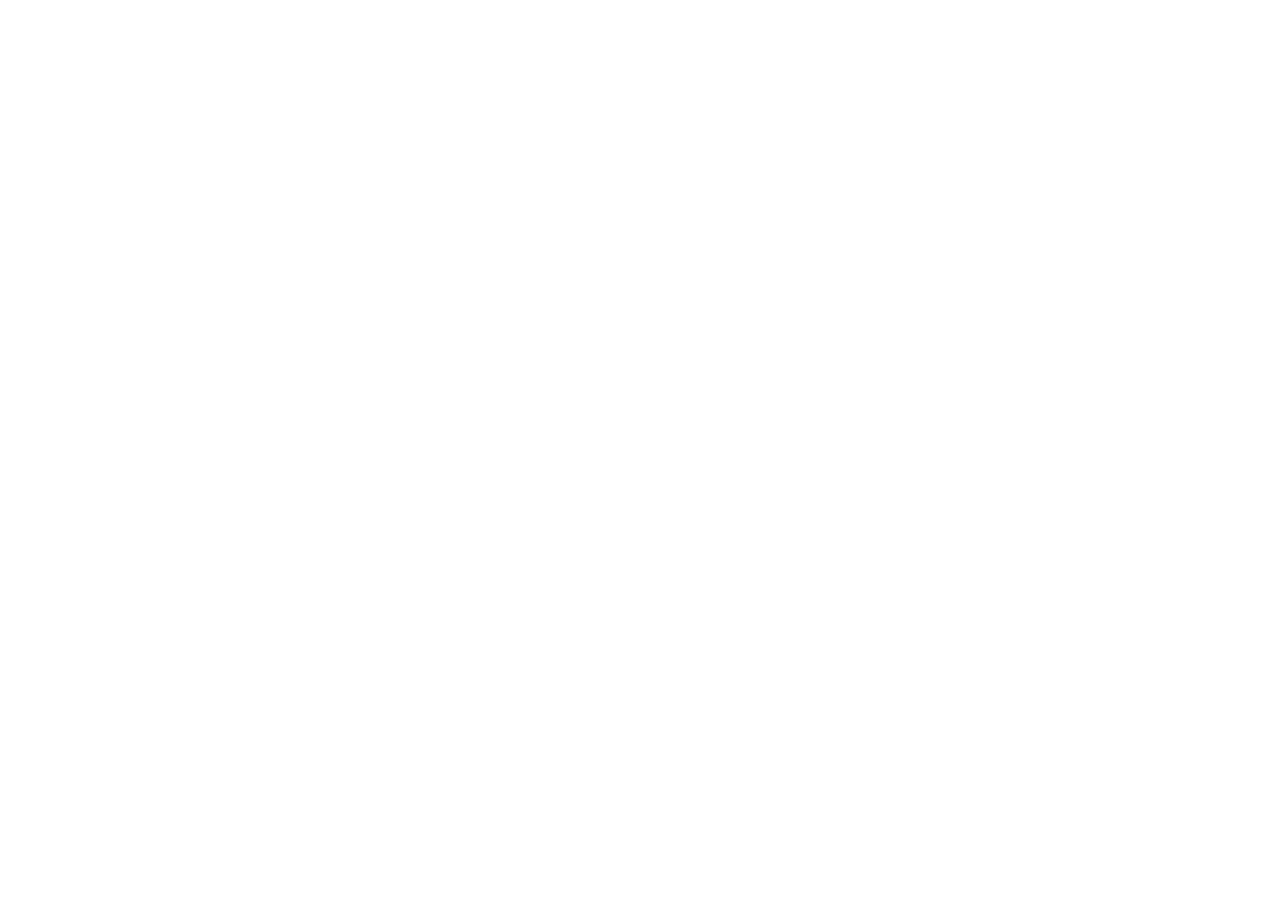
==== index.html @ 29e3803a "准备工作" ====
<!DOCTYPE html>
<html lang="en">
<head>
    <meta charset="UTF-8">
    <meta http-equiv="X-UA-Compatible" content="IE=edge">
    <meta name="viewport" content="width=device-width, initial-scale=1.0">
    <title>Document</title>
</head>
<body>
    
</body>
</html>
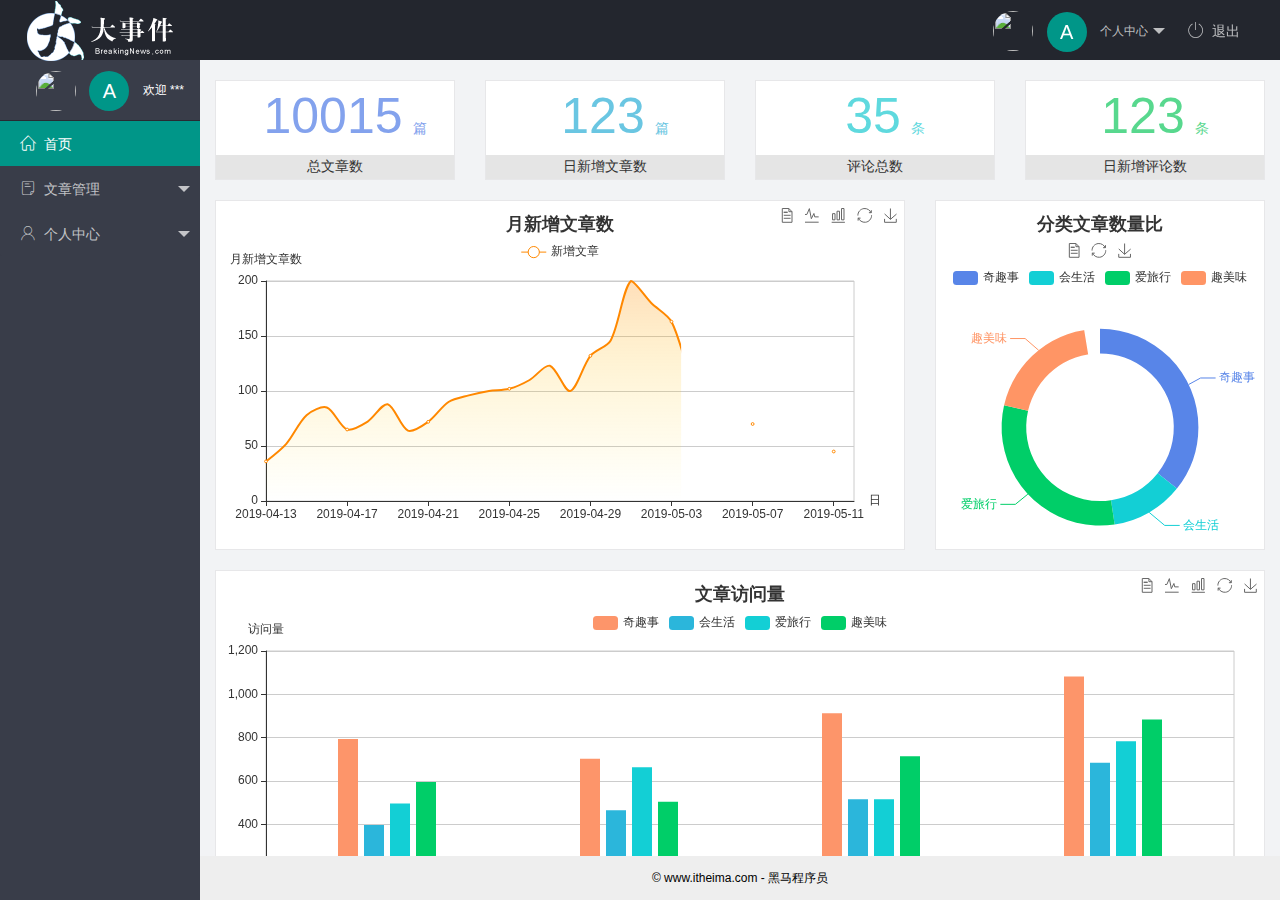
==== commit 6d969c6f: "完成主页功能开发" ====
--- a/index.html
+++ b/index.html
@@ -1,12 +1,102 @@
 <!DOCTYPE html>
 <html lang="en">
-<head>
-    <meta charset="UTF-8">
-    <meta http-equiv="X-UA-Compatible" content="IE=edge">
-    <meta name="viewport" content="width=device-width, initial-scale=1.0">
-    <title>Document</title>
-</head>
-<body>
-    
-</body>
-</html>+  <head>
+    <meta charset="UTF-8" />
+    <meta name="viewport" content="width=device-width, initial-scale=1.0" />
+    <title>后台主页</title>
+    <!-- 导入 layui 的样式表 -->
+    <link rel="stylesheet" href="/assets/lib/layui/css/layui.css" />
+    <!-- 导入第三方图标库 -->
+    <link rel="stylesheet" href="/assets/fonts/iconfont.css" />
+    <!-- 导入自己的样式表 -->
+    <link rel="stylesheet" href="/assets/css/index.css" />
+  </head>
+  <body class="layui-layout-body">
+    <div class="layui-layout layui-layout-admin">
+      <div class="layui-header">
+        <div class="layui-logo">
+          <img src="/assets/images/logo.png" alt="" />
+        </div>
+        <!-- 头部区域（可配合layui已有的水平导航） -->
+        <ul class="layui-nav layui-layout-right">
+          <li class="layui-nav-item">
+            <a href="javascript:;" class="userinfo">
+              <img src="http://t.cn/RCzsdCq" class="layui-nav-img" />
+              <span class="text-avatar">A</span>
+              个人中心
+            </a>
+            <dl class="layui-nav-child">
+              <dd><a href="">基本资料</a></dd>
+              <dd><a href="">更换头像</a></dd>
+              <dd><a href="">重置密码</a></dd>
+            </dl>
+          </li>
+          <li class="layui-nav-item">
+            <a href="javascript:;" id="btnLogout"><span class="iconfont icon-tuichu"></span>退出</a>
+          </li>
+        </ul>
+      </div>
+
+      <div class="layui-side layui-bg-black">
+        <div class="layui-side-scroll">
+          <div class="userinfo">
+            <img src="http://t.cn/RCzsdCq" class="layui-nav-img" />
+            <span class="text-avatar">A</span>
+            <span id="welcome">欢迎 ***</span>
+          </div>
+          <!-- 左侧导航区域（可配合layui已有的垂直导航） -->
+          <ul class="layui-nav layui-nav-tree" lay-shrink="all">
+            <li class="layui-nav-item layui-this">
+              <a href="/home/dashboard.html" target="fm"><span class="iconfont icon-home"></span>首页</a>
+            </li>
+            <li class="layui-nav-item">
+              <a class="" href="javascript:;"><span class="iconfont icon-16"></span>文章管理</a>
+              <dl class="layui-nav-child">
+                <dd>
+                  <a href="javascript:;"><i class="layui-icon layui-icon-app"></i>文章类别</a>
+                </dd>
+                <dd>
+                  <a href="javascript:;"><i class="layui-icon layui-icon-app"></i>文章列表</a>
+                </dd>
+                <dd>
+                  <a href="javascript:;"><i class="layui-icon layui-icon-app"></i>发布文章</a>
+                </dd>
+              </dl>
+            </li>
+            <li class="layui-nav-item">
+              <a href="javascript:;"><span class="iconfont icon-user"></span>个人中心</a>
+              <dl class="layui-nav-child">
+                <dd>
+                  <a href="javascript:;"><i class="layui-icon layui-icon-app"></i>基本资料</a>
+                </dd>
+                <dd>
+                  <a href="javascript:;"><i class="layui-icon layui-icon-app"></i>更换头像</a>
+                </dd>
+                <dd>
+                  <a href="javascript:;"><i class="layui-icon layui-icon-app"></i>重置密码</a>
+                </dd>
+              </dl>
+            </li>
+          </ul>
+        </div>
+      </div>
+
+      <div class="layui-body">
+        <!-- 内容主体区域 -->
+        <iframe name="fm" src="/home/dashboard.html" frameborder="0"></iframe>
+      </div>
+
+      <div class="layui-footer">
+        <!-- 底部固定区域 -->
+        © www.itheima.com - 黑马程序员
+      </div>
+    </div>
+    <!-- 导入 layui 的JS文件 -->
+    <script src="/assets/lib/layui/layui.all.js"></script>
+    <!-- 导入 jQuery -->
+    <script src="./assets/lib/jquery.js"></script>
+    <script src="./assets/js/baseAPI.js"></script>
+    <!-- 导入自己的 js 文件 -->
+    <script src="./assets/js/index.js"></script>
+  </body>
+</html>
--- a/assets/lib/layui/css/layui.css
+++ b/assets/lib/layui/css/layui.css
@@ -0,0 +1,2 @@
+/** layui-v2.5.5 MIT License By https://www.layui.com */
+ .layui-inline,img{display:inline-block;vertical-align:middle}h1,h2,h3,h4,h5,h6{font-weight:400}.layui-edge,.layui-header,.layui-inline,.layui-main{position:relative}.layui-body,.layui-edge,.layui-elip{overflow:hidden}.layui-btn,.layui-edge,.layui-inline,img{vertical-align:middle}.layui-btn,.layui-disabled,.layui-icon,.layui-unselect{-moz-user-select:none;-webkit-user-select:none;-ms-user-select:none}.layui-elip,.layui-form-checkbox span,.layui-form-pane .layui-form-label{text-overflow:ellipsis;white-space:nowrap}.layui-breadcrumb,.layui-tree-btnGroup{visibility:hidden}blockquote,body,button,dd,div,dl,dt,form,h1,h2,h3,h4,h5,h6,input,li,ol,p,pre,td,textarea,th,ul{margin:0;padding:0;-webkit-tap-highlight-color:rgba(0,0,0,0)}a:active,a:hover{outline:0}img{border:none}li{list-style:none}table{border-collapse:collapse;border-spacing:0}h4,h5,h6{font-size:100%}button,input,optgroup,option,select,textarea{font-family:inherit;font-size:inherit;font-style:inherit;font-weight:inherit;outline:0}pre{white-space:pre-wrap;white-space:-moz-pre-wrap;white-space:-pre-wrap;white-space:-o-pre-wrap;word-wrap:break-word}body{line-height:24px;font:14px Helvetica Neue,Helvetica,PingFang SC,Tahoma,Arial,sans-serif}hr{height:1px;margin:10px 0;border:0;clear:both}a{color:#333;text-decoration:none}a:hover{color:#777}a cite{font-style:normal;*cursor:pointer}.layui-border-box,.layui-border-box *{box-sizing:border-box}.layui-box,.layui-box *{box-sizing:content-box}.layui-clear{clear:both;*zoom:1}.layui-clear:after{content:'\20';clear:both;*zoom:1;display:block;height:0}.layui-inline{*display:inline;*zoom:1}.layui-edge{display:inline-block;width:0;height:0;border-width:6px;border-style:dashed;border-color:transparent}.layui-edge-top{top:-4px;border-bottom-color:#999;border-bottom-style:solid}.layui-edge-right{border-left-color:#999;border-left-style:solid}.layui-edge-bottom{top:2px;border-top-color:#999;border-top-style:solid}.layui-edge-left{border-right-color:#999;border-right-style:solid}.layui-disabled,.layui-disabled:hover{color:#d2d2d2!important;cursor:not-allowed!important}.layui-circle{border-radius:100%}.layui-show{display:block!important}.layui-hide{display:none!important}@font-face{font-family:layui-icon;src:url(../font/iconfont.eot?v=250);src:url(../font/iconfont.eot?v=250#iefix) format('embedded-opentype'),url(../font/iconfont.woff2?v=250) format('woff2'),url(../font/iconfont.woff?v=250) format('woff'),url(../font/iconfont.ttf?v=250) format('truetype'),url(../font/iconfont.svg?v=250#layui-icon) format('svg')}.layui-icon{font-family:layui-icon!important;font-size:16px;font-style:normal;-webkit-font-smoothing:antialiased;-moz-osx-font-smoothing:grayscale}.layui-icon-reply-fill:before{content:"\e611"}.layui-icon-set-fill:before{content:"\e614"}.layui-icon-menu-fill:before{content:"\e60f"}.layui-icon-search:before{content:"\e615"}.layui-icon-share:before{content:"\e641"}.layui-icon-set-sm:before{content:"\e620"}.layui-icon-engine:before{content:"\e628"}.layui-icon-close:before{content:"\1006"}.layui-icon-close-fill:before{content:"\1007"}.layui-icon-chart-screen:before{content:"\e629"}.layui-icon-star:before{content:"\e600"}.layui-icon-circle-dot:before{content:"\e617"}.layui-icon-chat:before{content:"\e606"}.layui-icon-release:before{content:"\e609"}.layui-icon-list:before{content:"\e60a"}.layui-icon-chart:before{content:"\e62c"}.layui-icon-ok-circle:before{content:"\1005"}.layui-icon-layim-theme:before{content:"\e61b"}.layui-icon-table:before{content:"\e62d"}.layui-icon-right:before{content:"\e602"}.layui-icon-left:before{content:"\e603"}.layui-icon-cart-simple:before{content:"\e698"}.layui-icon-face-cry:before{content:"\e69c"}.layui-icon-face-smile:before{content:"\e6af"}.layui-icon-survey:before{content:"\e6b2"}.layui-icon-tree:before{content:"\e62e"}.layui-icon-upload-circle:before{content:"\e62f"}.layui-icon-add-circle:before{content:"\e61f"}.layui-icon-download-circle:before{content:"\e601"}.layui-icon-templeate-1:before{content:"\e630"}.layui-icon-util:before{content:"\e631"}.layui-icon-face-surprised:before{content:"\e664"}.layui-icon-edit:before{content:"\e642"}.layui-icon-speaker:before{content:"\e645"}.layui-icon-down:before{content:"\e61a"}.layui-icon-file:before{content:"\e621"}.layui-icon-layouts:before{content:"\e632"}.layui-icon-rate-half:before{content:"\e6c9"}.layui-icon-add-circle-fine:before{content:"\e608"}.layui-icon-prev-circle:before{content:"\e633"}.layui-icon-read:before{content:"\e705"}.layui-icon-404:before{content:"\e61c"}.layui-icon-carousel:before{content:"\e634"}.layui-icon-help:before{content:"\e607"}.layui-icon-code-circle:before{content:"\e635"}.layui-icon-water:before{content:"\e636"}.layui-icon-username:before{content:"\e66f"}.layui-icon-find-fill:before{content:"\e670"}.layui-icon-about:before{content:"\e60b"}.layui-icon-location:before{content:"\e715"}.layui-icon-up:before{content:"\e619"}.layui-icon-pause:before{content:"\e651"}.layui-icon-date:before{content:"\e637"}.layui-icon-layim-uploadfile:before{content:"\e61d"}.layui-icon-delete:before{content:"\e640"}.layui-icon-play:before{content:"\e652"}.layui-icon-top:before{content:"\e604"}.layui-icon-friends:before{content:"\e612"}.layui-icon-refresh-3:before{content:"\e9aa"}.layui-icon-ok:before{content:"\e605"}.layui-icon-layer:before{content:"\e638"}.layui-icon-face-smile-fine:before{content:"\e60c"}.layui-icon-dollar:before{content:"\e659"}.layui-icon-group:before{content:"\e613"}.layui-icon-layim-download:before{content:"\e61e"}.layui-icon-picture-fine:before{content:"\e60d"}.layui-icon-link:before{content:"\e64c"}.layui-icon-diamond:before{content:"\e735"}.layui-icon-log:before{content:"\e60e"}.layui-icon-rate-solid:before{content:"\e67a"}.layui-icon-fonts-del:before{content:"\e64f"}.layui-icon-unlink:before{content:"\e64d"}.layui-icon-fonts-clear:before{content:"\e639"}.layui-icon-triangle-r:before{content:"\e623"}.layui-icon-circle:before{content:"\e63f"}.layui-icon-radio:before{content:"\e643"}.layui-icon-align-center:before{content:"\e647"}.layui-icon-align-right:before{content:"\e648"}.layui-icon-align-left:before{content:"\e649"}.layui-icon-loading-1:before{content:"\e63e"}.layui-icon-return:before{content:"\e65c"}.layui-icon-fonts-strong:before{content:"\e62b"}.layui-icon-upload:before{content:"\e67c"}.layui-icon-dialogue:before{content:"\e63a"}.layui-icon-video:before{content:"\e6ed"}.layui-icon-headset:before{content:"\e6fc"}.layui-icon-cellphone-fine:before{content:"\e63b"}.layui-icon-add-1:before{content:"\e654"}.layui-icon-face-smile-b:before{content:"\e650"}.layui-icon-fonts-html:before{content:"\e64b"}.layui-icon-form:before{content:"\e63c"}.layui-icon-cart:before{content:"\e657"}.layui-icon-camera-fill:before{content:"\e65d"}.layui-icon-tabs:before{content:"\e62a"}.layui-icon-fonts-code:before{content:"\e64e"}.layui-icon-fire:before{content:"\e756"}.layui-icon-set:before{content:"\e716"}.layui-icon-fonts-u:before{content:"\e646"}.layui-icon-triangle-d:before{content:"\e625"}.layui-icon-tips:before{content:"\e702"}.layui-icon-picture:before{content:"\e64a"}.layui-icon-more-vertical:before{content:"\e671"}.layui-icon-flag:before{content:"\e66c"}.layui-icon-loading:before{content:"\e63d"}.layui-icon-fonts-i:before{content:"\e644"}.layui-icon-refresh-1:before{content:"\e666"}.layui-icon-rmb:before{content:"\e65e"}.layui-icon-home:before{content:"\e68e"}.layui-icon-user:before{content:"\e770"}.layui-icon-notice:before{content:"\e667"}.layui-icon-login-weibo:before{content:"\e675"}.layui-icon-voice:before{content:"\e688"}.layui-icon-upload-drag:before{content:"\e681"}.layui-icon-login-qq:before{content:"\e676"}.layui-icon-snowflake:before{content:"\e6b1"}.layui-icon-file-b:before{content:"\e655"}.layui-icon-template:before{content:"\e663"}.layui-icon-auz:before{content:"\e672"}.layui-icon-console:before{content:"\e665"}.layui-icon-app:before{content:"\e653"}.layui-icon-prev:before{content:"\e65a"}.layui-icon-website:before{content:"\e7ae"}.layui-icon-next:before{content:"\e65b"}.layui-icon-component:before{content:"\e857"}.layui-icon-more:before{content:"\e65f"}.layui-icon-login-wechat:before{content:"\e677"}.layui-icon-shrink-right:before{content:"\e668"}.layui-icon-spread-left:before{content:"\e66b"}.layui-icon-camera:before{content:"\e660"}.layui-icon-note:before{content:"\e66e"}.layui-icon-refresh:before{content:"\e669"}.layui-icon-female:before{content:"\e661"}.layui-icon-male:before{content:"\e662"}.layui-icon-password:before{content:"\e673"}.layui-icon-senior:before{content:"\e674"}.layui-icon-theme:before{content:"\e66a"}.layui-icon-tread:before{content:"\e6c5"}.layui-icon-praise:before{content:"\e6c6"}.layui-icon-star-fill:before{content:"\e658"}.layui-icon-rate:before{content:"\e67b"}.layui-icon-template-1:before{content:"\e656"}.layui-icon-vercode:before{content:"\e679"}.layui-icon-cellphone:before{content:"\e678"}.layui-icon-screen-full:before{content:"\e622"}.layui-icon-screen-restore:before{content:"\e758"}.layui-icon-cols:before{content:"\e610"}.layui-icon-export:before{content:"\e67d"}.layui-icon-print:before{content:"\e66d"}.layui-icon-slider:before{content:"\e714"}.layui-icon-addition:before{content:"\e624"}.layui-icon-subtraction:before{content:"\e67e"}.layui-icon-service:before{content:"\e626"}.layui-icon-transfer:before{content:"\e691"}.layui-main{width:1140px;margin:0 auto}.layui-header{z-index:1000;height:60px}.layui-header a:hover{transition:all .5s;-webkit-transition:all .5s}.layui-side{position:fixed;left:0;top:0;bottom:0;z-index:999;width:200px;overflow-x:hidden}.layui-side-scroll{position:relative;width:220px;height:100%;overflow-x:hidden}.layui-body{position:absolute;left:200px;right:0;top:0;bottom:0;z-index:998;width:auto;overflow-y:auto;box-sizing:border-box}.layui-layout-body{overflow:hidden}.layui-layout-admin .layui-header{background-color:#23262E}.layui-layout-admin .layui-side{top:60px;width:200px;overflow-x:hidden}.layui-layout-admin .layui-body{position:fixed;top:60px;bottom:44px}.layui-layout-admin .layui-main{width:auto;margin:0 15px}.layui-layout-admin .layui-footer{position:fixed;left:200px;right:0;bottom:0;height:44px;line-height:44px;padding:0 15px;background-color:#eee}.layui-layout-admin .layui-logo{position:absolute;left:0;top:0;width:200px;height:100%;line-height:60px;text-align:center;color:#009688;font-size:16px}.layui-layout-admin .layui-header .layui-nav{background:0 0}.layui-layout-left{position:absolute!important;left:200px;top:0}.layui-layout-right{position:absolute!important;right:0;top:0}.layui-container{position:relative;margin:0 auto;padding:0 15px;box-sizing:border-box}.layui-fluid{position:relative;margin:0 auto;padding:0 15px}.layui-row:after,.layui-row:before{content:'';display:block;clear:both}.layui-col-lg1,.layui-col-lg10,.layui-col-lg11,.layui-col-lg12,.layui-col-lg2,.layui-col-lg3,.layui-col-lg4,.layui-col-lg5,.layui-col-lg6,.layui-col-lg7,.layui-col-lg8,.layui-col-lg9,.layui-col-md1,.layui-col-md10,.layui-col-md11,.layui-col-md12,.layui-col-md2,.layui-col-md3,.layui-col-md4,.layui-col-md5,.layui-col-md6,.layui-col-md7,.layui-col-md8,.layui-col-md9,.layui-col-sm1,.layui-col-sm10,.layui-col-sm11,.layui-col-sm12,.layui-col-sm2,.layui-col-sm3,.layui-col-sm4,.layui-col-sm5,.layui-col-sm6,.layui-col-sm7,.layui-col-sm8,.layui-col-sm9,.layui-col-xs1,.layui-col-xs10,.layui-col-xs11,.layui-col-xs12,.layui-col-xs2,.layui-col-xs3,.layui-col-xs4,.layui-col-xs5,.layui-col-xs6,.layui-col-xs7,.layui-col-xs8,.layui-col-xs9{position:relative;display:block;box-sizing:border-box}.layui-col-xs1,.layui-col-xs10,.layui-col-xs11,.layui-col-xs12,.layui-col-xs2,.layui-col-xs3,.layui-col-xs4,.layui-col-xs5,.layui-col-xs6,.layui-col-xs7,.layui-col-xs8,.layui-col-xs9{float:left}.layui-col-xs1{width:8.33333333%}.layui-col-xs2{width:16.66666667%}.layui-col-xs3{width:25%}.layui-col-xs4{width:33.33333333%}.layui-col-xs5{width:41.66666667%}.layui-col-xs6{width:50%}.layui-col-xs7{width:58.33333333%}.layui-col-xs8{width:66.66666667%}.layui-col-xs9{width:75%}.layui-col-xs10{width:83.33333333%}.layui-col-xs11{width:91.66666667%}.layui-col-xs12{width:100%}.layui-col-xs-offset1{margin-left:8.33333333%}.layui-col-xs-offset2{margin-left:16.66666667%}.layui-col-xs-offset3{margin-left:25%}.layui-col-xs-offset4{margin-left:33.33333333%}.layui-col-xs-offset5{margin-left:41.66666667%}.layui-col-xs-offset6{margin-left:50%}.layui-col-xs-offset7{margin-left:58.33333333%}.layui-col-xs-offset8{margin-left:66.66666667%}.layui-col-xs-offset9{margin-left:75%}.layui-col-xs-offset10{margin-left:83.33333333%}.layui-col-xs-offset11{margin-left:91.66666667%}.layui-col-xs-offset12{margin-left:100%}@media screen and (max-width:768px){.layui-hide-xs{display:none!important}.layui-show-xs-block{display:block!important}.layui-show-xs-inline{display:inline!important}.layui-show-xs-inline-block{display:inline-block!important}}@media screen and (min-width:768px){.layui-container{width:750px}.layui-hide-sm{display:none!important}.layui-show-sm-block{display:block!important}.layui-show-sm-inline{display:inline!important}.layui-show-sm-inline-block{display:inline-block!important}.layui-col-sm1,.layui-col-sm10,.layui-col-sm11,.layui-col-sm12,.layui-col-sm2,.layui-col-sm3,.layui-col-sm4,.layui-col-sm5,.layui-col-sm6,.layui-col-sm7,.layui-col-sm8,.layui-col-sm9{float:left}.layui-col-sm1{width:8.33333333%}.layui-col-sm2{width:16.66666667%}.layui-col-sm3{width:25%}.layui-col-sm4{width:33.33333333%}.layui-col-sm5{width:41.66666667%}.layui-col-sm6{width:50%}.layui-col-sm7{width:58.33333333%}.layui-col-sm8{width:66.66666667%}.layui-col-sm9{width:75%}.layui-col-sm10{width:83.33333333%}.layui-col-sm11{width:91.66666667%}.layui-col-sm12{width:100%}.layui-col-sm-offset1{margin-left:8.33333333%}.layui-col-sm-offset2{margin-left:16.66666667%}.layui-col-sm-offset3{margin-left:25%}.layui-col-sm-offset4{margin-left:33.33333333%}.layui-col-sm-offset5{margin-left:41.66666667%}.layui-col-sm-offset6{margin-left:50%}.layui-col-sm-offset7{margin-left:58.33333333%}.layui-col-sm-offset8{margin-left:66.66666667%}.layui-col-sm-offset9{margin-left:75%}.layui-col-sm-offset10{margin-left:83.33333333%}.layui-col-sm-offset11{margin-left:91.66666667%}.layui-col-sm-offset12{margin-left:100%}}@media screen and (min-width:992px){.layui-container{width:970px}.layui-hide-md{display:none!important}.layui-show-md-block{display:block!important}.layui-show-md-inline{display:inline!important}.layui-show-md-inline-block{display:inline-block!important}.layui-col-md1,.layui-col-md10,.layui-col-md11,.layui-col-md12,.layui-col-md2,.layui-col-md3,.layui-col-md4,.layui-col-md5,.layui-col-md6,.layui-col-md7,.layui-col-md8,.layui-col-md9{float:left}.layui-col-md1{width:8.33333333%}.layui-col-md2{width:16.66666667%}.layui-col-md3{width:25%}.layui-col-md4{width:33.33333333%}.layui-col-md5{width:41.66666667%}.layui-col-md6{width:50%}.layui-col-md7{width:58.33333333%}.layui-col-md8{width:66.66666667%}.layui-col-md9{width:75%}.layui-col-md10{width:83.33333333%}.layui-col-md11{width:91.66666667%}.layui-col-md12{width:100%}.layui-col-md-offset1{margin-left:8.33333333%}.layui-col-md-offset2{margin-left:16.66666667%}.layui-col-md-offset3{margin-left:25%}.layui-col-md-offset4{margin-left:33.33333333%}.layui-col-md-offset5{margin-left:41.66666667%}.layui-col-md-offset6{margin-left:50%}.layui-col-md-offset7{margin-left:58.33333333%}.layui-col-md-offset8{margin-left:66.66666667%}.layui-col-md-offset9{margin-left:75%}.layui-col-md-offset10{margin-left:83.33333333%}.layui-col-md-offset11{margin-left:91.66666667%}.layui-col-md-offset12{margin-left:100%}}@media screen and (min-width:1200px){.layui-container{width:1170px}.layui-hide-lg{display:none!important}.layui-show-lg-block{display:block!important}.layui-show-lg-inline{display:inline!important}.layui-show-lg-inline-block{display:inline-block!important}.layui-col-lg1,.layui-col-lg10,.layui-col-lg11,.layui-col-lg12,.layui-col-lg2,.layui-col-lg3,.layui-col-lg4,.layui-col-lg5,.layui-col-lg6,.layui-col-lg7,.layui-col-lg8,.layui-col-lg9{float:left}.layui-col-lg1{width:8.33333333%}.layui-col-lg2{width:16.66666667%}.layui-col-lg3{width:25%}.layui-col-lg4{width:33.33333333%}.layui-col-lg5{width:41.66666667%}.layui-col-lg6{width:50%}.layui-col-lg7{width:58.33333333%}.layui-col-lg8{width:66.66666667%}.layui-col-lg9{width:75%}.layui-col-lg10{width:83.33333333%}.layui-col-lg11{width:91.66666667%}.layui-col-lg12{width:100%}.layui-col-lg-offset1{margin-left:8.33333333%}.layui-col-lg-offset2{margin-left:16.66666667%}.layui-col-lg-offset3{margin-left:25%}.layui-col-lg-offset4{margin-left:33.33333333%}.layui-col-lg-offset5{margin-left:41.66666667%}.layui-col-lg-offset6{margin-left:50%}.layui-col-lg-offset7{margin-left:58.33333333%}.layui-col-lg-offset8{margin-left:66.66666667%}.layui-col-lg-offset9{margin-left:75%}.layui-col-lg-offset10{margin-left:83.33333333%}.layui-col-lg-offset11{margin-left:91.66666667%}.layui-col-lg-offset12{margin-left:100%}}.layui-col-space1{margin:-.5px}.layui-col-space1>*{padding:.5px}.layui-col-space3{margin:-1.5px}.layui-col-space3>*{padding:1.5px}.layui-col-space5{margin:-2.5px}.layui-col-space5>*{padding:2.5px}.layui-col-space8{margin:-3.5px}.layui-col-space8>*{padding:3.5px}.layui-col-space10{margin:-5px}.layui-col-space10>*{padding:5px}.layui-col-space12{margin:-6px}.layui-col-space12>*{padding:6px}.layui-col-space15{margin:-7.5px}.layui-col-space15>*{padding:7.5px}.layui-col-space18{margin:-9px}.layui-col-space18>*{padding:9px}.layui-col-space20{margin:-10px}.layui-col-space20>*{padding:10px}.layui-col-space22{margin:-11px}.layui-col-space22>*{padding:11px}.layui-col-space25{margin:-12.5px}.layui-col-space25>*{padding:12.5px}.layui-col-space30{margin:-15px}.layui-col-space30>*{padding:15px}.layui-btn,.layui-input,.layui-select,.layui-textarea,.layui-upload-button{outline:0;-webkit-appearance:none;transition:all .3s;-webkit-transition:all .3s;box-sizing:border-box}.layui-elem-quote{margin-bottom:10px;padding:15px;line-height:22px;border-left:5px solid #009688;border-radius:0 2px 2px 0;background-color:#f2f2f2}.layui-quote-nm{border-style:solid;border-width:1px 1px 1px 5px;background:0 0}.layui-elem-field{margin-bottom:10px;padding:0;border-width:1px;border-style:solid}.layui-elem-field legend{margin-left:20px;padding:0 10px;font-size:20px;font-weight:300}.layui-field-title{margin:10px 0 20px;border-width:1px 0 0}.layui-field-box{padding:10px 15px}.layui-field-title .layui-field-box{padding:10px 0}.layui-progress{position:relative;height:6px;border-radius:20px;background-color:#e2e2e2}.layui-progress-bar{position:absolute;left:0;top:0;width:0;max-width:100%;height:6px;border-radius:20px;text-align:right;background-color:#5FB878;transition:all .3s;-webkit-transition:all .3s}.layui-progress-big,.layui-progress-big .layui-progress-bar{height:18px;line-height:18px}.layui-progress-text{position:relative;top:-20px;line-height:18px;font-size:12px;color:#666}.layui-progress-big .layui-progress-text{position:static;padding:0 10px;color:#fff}.layui-collapse{border-width:1px;border-style:solid;border-radius:2px}.layui-colla-content,.layui-colla-item{border-top-width:1px;border-top-style:solid}.layui-colla-item:first-child{border-top:none}.layui-colla-title{position:relative;height:42px;line-height:42px;padding:0 15px 0 35px;color:#333;background-color:#f2f2f2;cursor:pointer;font-size:14px;overflow:hidden}.layui-colla-content{display:none;padding:10px 15px;line-height:22px;color:#666}.layui-colla-icon{position:absolute;left:15px;top:0;font-size:14px}.layui-card{margin-bottom:15px;border-radius:2px;background-color:#fff;box-shadow:0 1px 2px 0 rgba(0,0,0,.05)}.layui-card:last-child{margin-bottom:0}.layui-card-header{position:relative;height:42px;line-height:42px;padding:0 15px;border-bottom:1px solid #f6f6f6;color:#333;border-radius:2px 2px 0 0;font-size:14px}.layui-bg-black,.layui-bg-blue,.layui-bg-cyan,.layui-bg-green,.layui-bg-orange,.layui-bg-red{color:#fff!important}.layui-card-body{position:relative;padding:10px 15px;line-height:24px}.layui-card-body[pad15]{padding:15px}.layui-card-body[pad20]{padding:20px}.layui-card-body .layui-table{margin:5px 0}.layui-card .layui-tab{margin:0}.layui-panel-window{position:relative;padding:15px;border-radius:0;border-top:5px solid #E6E6E6;background-color:#fff}.layui-auxiliar-moving{position:fixed;left:0;right:0;top:0;bottom:0;width:100%;height:100%;background:0 0;z-index:9999999999}.layui-form-label,.layui-form-mid,.layui-form-select,.layui-input-block,.layui-input-inline,.layui-textarea{position:relative}.layui-bg-red{background-color:#FF5722!important}.layui-bg-orange{background-color:#FFB800!important}.layui-bg-green{background-color:#009688!important}.layui-bg-cyan{background-color:#2F4056!important}.layui-bg-blue{background-color:#1E9FFF!important}.layui-bg-black{background-color:#393D49!important}.layui-bg-gray{background-color:#eee!important;color:#666!important}.layui-badge-rim,.layui-colla-content,.layui-colla-item,.layui-collapse,.layui-elem-field,.layui-form-pane .layui-form-item[pane],.layui-form-pane .layui-form-label,.layui-input,.layui-layedit,.layui-layedit-tool,.layui-quote-nm,.layui-select,.layui-tab-bar,.layui-tab-card,.layui-tab-title,.layui-tab-title .layui-this:after,.layui-textarea{border-color:#e6e6e6}.layui-timeline-item:before,hr{background-color:#e6e6e6}.layui-text{line-height:22px;font-size:14px;color:#666}.layui-text h1,.layui-text h2,.layui-text h3{font-weight:500;color:#333}.layui-text h1{font-size:30px}.layui-text h2{font-size:24px}.layui-text h3{font-size:18px}.layui-text a:not(.layui-btn){color:#01AAED}.layui-text a:not(.layui-btn):hover{text-decoration:underline}.layui-text ul{padding:5px 0 5px 15px}.layui-text ul li{margin-top:5px;list-style-type:disc}.layui-text em,.layui-word-aux{color:#999!important;padding:0 5px!important}.layui-btn{display:inline-block;height:38px;line-height:38px;padding:0 18px;background-color:#009688;color:#fff;white-space:nowrap;text-align:center;font-size:14px;border:none;border-radius:2px;cursor:pointer}.layui-btn:hover{opacity:.8;filter:alpha(opacity=80);color:#fff}.layui-btn:active{opacity:1;filter:alpha(opacity=100)}.layui-btn+.layui-btn{margin-left:10px}.layui-btn-container{font-size:0}.layui-btn-container .layui-btn{margin-right:10px;margin-bottom:10px}.layui-btn-container .layui-btn+.layui-btn{margin-left:0}.layui-table .layui-btn-container .layui-btn{margin-bottom:9px}.layui-btn-radius{border-radius:100px}.layui-btn .layui-icon{margin-right:3px;font-size:18px;vertical-align:bottom;vertical-align:middle\9}.layui-btn-primary{border:1px solid #C9C9C9;background-color:#fff;color:#555}.layui-btn-primary:hover{border-color:#009688;color:#333}.layui-btn-normal{background-color:#1E9FFF}.layui-btn-warm{background-color:#FFB800}.layui-btn-danger{background-color:#FF5722}.layui-btn-checked{background-color:#5FB878}.layui-btn-disabled,.layui-btn-disabled:active,.layui-btn-disabled:hover{border:1px solid #e6e6e6;background-color:#FBFBFB;color:#C9C9C9;cursor:not-allowed;opacity:1}.layui-btn-lg{height:44px;line-height:44px;padding:0 25px;font-size:16px}.layui-btn-sm{height:30px;line-height:30px;padding:0 10px;font-size:12px}.layui-btn-sm i{font-size:16px!important}.layui-btn-xs{height:22px;line-height:22px;padding:0 5px;font-size:12px}.layui-btn-xs i{font-size:14px!important}.layui-btn-group{display:inline-block;vertical-align:middle;font-size:0}.layui-btn-group .layui-btn{margin-left:0!important;margin-right:0!important;border-left:1px solid rgba(255,255,255,.5);border-radius:0}.layui-btn-group .layui-btn-primary{border-left:none}.layui-btn-group .layui-btn-primary:hover{border-color:#C9C9C9;color:#009688}.layui-btn-group .layui-btn:first-child{border-left:none;border-radius:2px 0 0 2px}.layui-btn-group .layui-btn-primary:first-child{border-left:1px solid #c9c9c9}.layui-btn-group .layui-btn:last-child{border-radius:0 2px 2px 0}.layui-btn-group .layui-btn+.layui-btn{margin-left:0}.layui-btn-group+.layui-btn-group{margin-left:10px}.layui-btn-fluid{width:100%}.layui-input,.layui-select,.layui-textarea{height:38px;line-height:1.3;line-height:38px\9;border-width:1px;border-style:solid;background-color:#fff;border-radius:2px}.layui-input::-webkit-input-placeholder,.layui-select::-webkit-input-placeholder,.layui-textarea::-webkit-input-placeholder{line-height:1.3}.layui-input,.layui-textarea{display:block;width:100%;padding-left:10px}.layui-input:hover,.layui-textarea:hover{border-color:#D2D2D2!important}.layui-input:focus,.layui-textarea:focus{border-color:#C9C9C9!important}.layui-textarea{min-height:100px;height:auto;line-height:20px;padding:6px 10px;resize:vertical}.layui-select{padding:0 10px}.layui-form input[type=checkbox],.layui-form input[type=radio],.layui-form select{display:none}.layui-form [lay-ignore]{display:initial}.layui-form-item{margin-bottom:15px;clear:both;*zoom:1}.layui-form-item:after{content:'\20';clear:both;*zoom:1;display:block;height:0}.layui-form-label{float:left;display:block;padding:9px 15px;width:80px;font-weight:400;line-height:20px;text-align:right}.layui-form-label-col{display:block;float:none;padding:9px 0;line-height:20px;text-align:left}.layui-form-item .layui-inline{margin-bottom:5px;margin-right:10px}.layui-input-block{margin-left:110px;min-height:36px}.layui-input-inline{display:inline-block;vertical-align:middle}.layui-form-item .layui-input-inline{float:left;width:190px;margin-right:10px}.layui-form-text .layui-input-inline{width:auto}.layui-form-mid{float:left;display:block;padding:9px 0!important;line-height:20px;margin-right:10px}.layui-form-danger+.layui-form-select .layui-input,.layui-form-danger:focus{border-color:#FF5722!important}.layui-form-select .layui-input{padding-right:30px;cursor:pointer}.layui-form-select .layui-edge{position:absolute;right:10px;top:50%;margin-top:-3px;cursor:pointer;border-width:6px;border-top-color:#c2c2c2;border-top-style:solid;transition:all .3s;-webkit-transition:all .3s}.layui-form-select dl{display:none;position:absolute;left:0;top:42px;padding:5px 0;z-index:899;min-width:100%;border:1px solid #d2d2d2;max-height:300px;overflow-y:auto;background-color:#fff;border-radius:2px;box-shadow:0 2px 4px rgba(0,0,0,.12);box-sizing:border-box}.layui-form-select dl dd,.layui-form-select dl dt{padding:0 10px;line-height:36px;white-space:nowrap;overflow:hidden;text-overflow:ellipsis}.layui-form-select dl dt{font-size:12px;color:#999}.layui-form-select dl dd{cursor:pointer}.layui-form-select dl dd:hover{background-color:#f2f2f2;-webkit-transition:.5s all;transition:.5s all}.layui-form-select .layui-select-group dd{padding-left:20px}.layui-form-select dl dd.layui-select-tips{padding-left:10px!important;color:#999}.layui-form-select dl dd.layui-this{background-color:#5FB878;color:#fff}.layui-form-checkbox,.layui-form-select dl dd.layui-disabled{background-color:#fff}.layui-form-selected dl{display:block}.layui-form-checkbox,.layui-form-checkbox *,.layui-form-switch{display:inline-block;vertical-align:middle}.layui-form-selected .layui-edge{margin-top:-9px;-webkit-transform:rotate(180deg);transform:rotate(180deg);margin-top:-3px\9}:root .layui-form-selected .layui-edge{margin-top:-9px\0/IE9}.layui-form-selectup dl{top:auto;bottom:42px}.layui-select-none{margin:5px 0;text-align:center;color:#999}.layui-select-disabled .layui-disabled{border-color:#eee!important}.layui-select-disabled .layui-edge{border-top-color:#d2d2d2}.layui-form-checkbox{position:relative;height:30px;line-height:30px;margin-right:10px;padding-right:30px;cursor:pointer;font-size:0;-webkit-transition:.1s linear;transition:.1s linear;box-sizing:border-box}.layui-form-checkbox span{padding:0 10px;height:100%;font-size:14px;border-radius:2px 0 0 2px;background-color:#d2d2d2;color:#fff;overflow:hidden}.layui-form-checkbox:hover span{background-color:#c2c2c2}.layui-form-checkbox i{position:absolute;right:0;top:0;width:30px;height:28px;border:1px solid #d2d2d2;border-left:none;border-radius:0 2px 2px 0;color:#fff;font-size:20px;text-align:center}.layui-form-checkbox:hover i{border-color:#c2c2c2;color:#c2c2c2}.layui-form-checked,.layui-form-checked:hover{border-color:#5FB878}.layui-form-checked span,.layui-form-checked:hover span{background-color:#5FB878}.layui-form-checked i,.layui-form-checked:hover i{color:#5FB878}.layui-form-item .layui-form-checkbox{margin-top:4px}.layui-form-checkbox[lay-skin=primary]{height:auto!important;line-height:normal!important;min-width:18px;min-height:18px;border:none!important;margin-right:0;padding-left:28px;padding-right:0;background:0 0}.layui-form-checkbox[lay-skin=primary] span{padding-left:0;padding-right:15px;line-height:18px;background:0 0;color:#666}.layui-form-checkbox[lay-skin=primary] i{right:auto;left:0;width:16px;height:16px;line-height:16px;border:1px solid #d2d2d2;font-size:12px;border-radius:2px;background-color:#fff;-webkit-transition:.1s linear;transition:.1s linear}.layui-form-checkbox[lay-skin=primary]:hover i{border-color:#5FB878;color:#fff}.layui-form-checked[lay-skin=primary] i{border-color:#5FB878!important;background-color:#5FB878;color:#fff}.layui-checkbox-disbaled[lay-skin=primary] span{background:0 0!important;color:#c2c2c2}.layui-checkbox-disbaled[lay-skin=primary]:hover i{border-color:#d2d2d2}.layui-form-item .layui-form-checkbox[lay-skin=primary]{margin-top:10px}.layui-form-switch{position:relative;height:22px;line-height:22px;min-width:35px;padding:0 5px;margin-top:8px;border:1px solid #d2d2d2;border-radius:20px;cursor:pointer;background-color:#fff;-webkit-transition:.1s linear;transition:.1s linear}.layui-form-switch i{position:absolute;left:5px;top:3px;width:16px;height:16px;border-radius:20px;background-color:#d2d2d2;-webkit-transition:.1s linear;transition:.1s linear}.layui-form-switch em{position:relative;top:0;width:25px;margin-left:21px;padding:0!important;text-align:center!important;color:#999!important;font-style:normal!important;font-size:12px}.layui-form-onswitch{border-color:#5FB878;background-color:#5FB878}.layui-checkbox-disbaled,.layui-checkbox-disbaled i{border-color:#e2e2e2!important}.layui-form-onswitch i{left:100%;margin-left:-21px;background-color:#fff}.layui-form-onswitch em{margin-left:5px;margin-right:21px;color:#fff!important}.layui-checkbox-disbaled span{background-color:#e2e2e2!important}.layui-checkbox-disbaled:hover i{color:#fff!important}[lay-radio]{display:none}.layui-form-radio,.layui-form-radio *{display:inline-block;vertical-align:middle}.layui-form-radio{line-height:28px;margin:6px 10px 0 0;padding-right:10px;cursor:pointer;font-size:0}.layui-form-radio *{font-size:14px}.layui-form-radio>i{margin-right:8px;font-size:22px;color:#c2c2c2}.layui-form-radio>i:hover,.layui-form-radioed>i{color:#5FB878}.layui-radio-disbaled>i{color:#e2e2e2!important}.layui-form-pane .layui-form-label{width:110px;padding:8px 15px;height:38px;line-height:20px;border-width:1px;border-style:solid;border-radius:2px 0 0 2px;text-align:center;background-color:#FBFBFB;overflow:hidden;box-sizing:border-box}.layui-form-pane .layui-input-inline{margin-left:-1px}.layui-form-pane .layui-input-block{margin-left:110px;left:-1px}.layui-form-pane .layui-input{border-radius:0 2px 2px 0}.layui-form-pane .layui-form-text .layui-form-label{float:none;width:100%;border-radius:2px;box-sizing:border-box;text-align:left}.layui-form-pane .layui-form-text .layui-input-inline{display:block;margin:0;top:-1px;clear:both}.layui-form-pane .layui-form-text .layui-input-block{margin:0;left:0;top:-1px}.layui-form-pane .layui-form-text .layui-textarea{min-height:100px;border-radius:0 0 2px 2px}.layui-form-pane .layui-form-checkbox{margin:4px 0 4px 10px}.layui-form-pane .layui-form-radio,.layui-form-pane .layui-form-switch{margin-top:6px;margin-left:10px}.layui-form-pane .layui-form-item[pane]{position:relative;border-width:1px;border-style:solid}.layui-form-pane .layui-form-item[pane] .layui-form-label{position:absolute;left:0;top:0;height:100%;border-width:0 1px 0 0}.layui-form-pane .layui-form-item[pane] .layui-input-inline{margin-left:110px}@media screen and (max-width:450px){.layui-form-item .layui-form-label{text-overflow:ellipsis;overflow:hidden;white-space:nowrap}.layui-form-item .layui-inline{display:block;margin-right:0;margin-bottom:20px;clear:both}.layui-form-item .layui-inline:after{content:'\20';clear:both;display:block;height:0}.layui-form-item .layui-input-inline{display:block;float:none;left:-3px;width:auto;margin:0 0 10px 112px}.layui-form-item .layui-input-inline+.layui-form-mid{margin-left:110px;top:-5px;padding:0}.layui-form-item .layui-form-checkbox{margin-right:5px;margin-bottom:5px}}.layui-layedit{border-width:1px;border-style:solid;border-radius:2px}.layui-layedit-tool{padding:3px 5px;border-bottom-width:1px;border-bottom-style:solid;font-size:0}.layedit-tool-fixed{position:fixed;top:0;border-top:1px solid #e2e2e2}.layui-layedit-tool .layedit-tool-mid,.layui-layedit-tool .layui-icon{display:inline-block;vertical-align:middle;text-align:center;font-size:14px}.layui-layedit-tool .layui-icon{position:relative;width:32px;height:30px;line-height:30px;margin:3px 5px;color:#777;cursor:pointer;border-radius:2px}.layui-layedit-tool .layui-icon:hover{color:#393D49}.layui-layedit-tool .layui-icon:active{color:#000}.layui-layedit-tool .layedit-tool-active{background-color:#e2e2e2;color:#000}.layui-layedit-tool .layui-disabled,.layui-layedit-tool .layui-disabled:hover{color:#d2d2d2;cursor:not-allowed}.layui-layedit-tool .layedit-tool-mid{width:1px;height:18px;margin:0 10px;background-color:#d2d2d2}.layedit-tool-html{width:50px!important;font-size:30px!important}.layedit-tool-b,.layedit-tool-code,.layedit-tool-help{font-size:16px!important}.layedit-tool-d,.layedit-tool-face,.layedit-tool-image,.layedit-tool-unlink{font-size:18px!important}.layedit-tool-image input{position:absolute;font-size:0;left:0;top:0;width:100%;height:100%;opacity:.01;filter:Alpha(opacity=1);cursor:pointer}.layui-layedit-iframe iframe{display:block;width:100%}#LAY_layedit_code{overflow:hidden}.layui-laypage{display:inline-block;*display:inline;*zoom:1;vertical-align:middle;margin:10px 0;font-size:0}.layui-laypage>a:first-child,.layui-laypage>a:first-child em{border-radius:2px 0 0 2px}.layui-laypage>a:last-child,.layui-laypage>a:last-child em{border-radius:0 2px 2px 0}.layui-laypage>:first-child{margin-left:0!important}.layui-laypage>:last-child{margin-right:0!important}.layui-laypage a,.layui-laypage button,.layui-laypage input,.layui-laypage select,.layui-laypage span{border:1px solid #e2e2e2}.layui-laypage a,.layui-laypage span{display:inline-block;*display:inline;*zoom:1;vertical-align:middle;padding:0 15px;height:28px;line-height:28px;margin:0 -1px 5px 0;background-color:#fff;color:#333;font-size:12px}.layui-flow-more a *,.layui-laypage input,.layui-table-view select[lay-ignore]{display:inline-block}.layui-laypage a:hover{color:#009688}.layui-laypage em{font-style:normal}.layui-laypage .layui-laypage-spr{color:#999;font-weight:700}.layui-laypage a{text-decoration:none}.layui-laypage .layui-laypage-curr{position:relative}.layui-laypage .layui-laypage-curr em{position:relative;color:#fff}.layui-laypage .layui-laypage-curr .layui-laypage-em{position:absolute;left:-1px;top:-1px;padding:1px;width:100%;height:100%;background-color:#009688}.layui-laypage-em{border-radius:2px}.layui-laypage-next em,.layui-laypage-prev em{font-family:Sim sun;font-size:16px}.layui-laypage .layui-laypage-count,.layui-laypage .layui-laypage-limits,.layui-laypage .layui-laypage-refresh,.layui-laypage .layui-laypage-skip{margin-left:10px;margin-right:10px;padding:0;border:none}.layui-laypage .layui-laypage-limits,.layui-laypage .layui-laypage-refresh{vertical-align:top}.layui-laypage .layui-laypage-refresh i{font-size:18px;cursor:pointer}.layui-laypage select{height:22px;padding:3px;border-radius:2px;cursor:pointer}.layui-laypage .layui-laypage-skip{height:30px;line-height:30px;color:#999}.layui-laypage button,.layui-laypage input{height:30px;line-height:30px;border-radius:2px;vertical-align:top;background-color:#fff;box-sizing:border-box}.layui-laypage input{width:40px;margin:0 10px;padding:0 3px;text-align:center}.layui-laypage input:focus,.layui-laypage select:focus{border-color:#009688!important}.layui-laypage button{margin-left:10px;padding:0 10px;cursor:pointer}.layui-table,.layui-table-view{margin:10px 0}.layui-flow-more{margin:10px 0;text-align:center;color:#999;font-size:14px}.layui-flow-more a{height:32px;line-height:32px}.layui-flow-more a *{vertical-align:top}.layui-flow-more a cite{padding:0 20px;border-radius:3px;background-color:#eee;color:#333;font-style:normal}.layui-flow-more a cite:hover{opacity:.8}.layui-flow-more a i{font-size:30px;color:#737383}.layui-table{width:100%;background-color:#fff;color:#666}.layui-table tr{transition:all .3s;-webkit-transition:all .3s}.layui-table th{text-align:left;font-weight:400}.layui-table tbody tr:hover,.layui-table thead tr,.layui-table-click,.layui-table-header,.layui-table-hover,.layui-table-mend,.layui-table-patch,.layui-table-tool,.layui-table-total,.layui-table-total tr,.layui-table[lay-even] tr:nth-child(even){background-color:#f2f2f2}.layui-table td,.layui-table th,.layui-table-col-set,.layui-table-fixed-r,.layui-table-grid-down,.layui-table-header,.layui-table-page,.layui-table-tips-main,.layui-table-tool,.layui-table-total,.layui-table-view,.layui-table[lay-skin=line],.layui-table[lay-skin=row]{border-width:1px;border-style:solid;border-color:#e6e6e6}.layui-table td,.layui-table th{position:relative;padding:9px 15px;min-height:20px;line-height:20px;font-size:14px}.layui-table[lay-skin=line] td,.layui-table[lay-skin=line] th{border-width:0 0 1px}.layui-table[lay-skin=row] td,.layui-table[lay-skin=row] th{border-width:0 1px 0 0}.layui-table[lay-skin=nob] td,.layui-table[lay-skin=nob] th{border:none}.layui-table img{max-width:100px}.layui-table[lay-size=lg] td,.layui-table[lay-size=lg] th{padding:15px 30px}.layui-table-view .layui-table[lay-size=lg] .layui-table-cell{height:40px;line-height:40px}.layui-table[lay-size=sm] td,.layui-table[lay-size=sm] th{font-size:12px;padding:5px 10px}.layui-table-view .layui-table[lay-size=sm] .layui-table-cell{height:20px;line-height:20px}.layui-table[lay-data]{display:none}.layui-table-box{position:relative;overflow:hidden}.layui-table-view .layui-table{position:relative;width:auto;margin:0}.layui-table-view .layui-table[lay-skin=line]{border-width:0 1px 0 0}.layui-table-view .layui-table[lay-skin=row]{border-width:0 0 1px}.layui-table-view .layui-table td,.layui-table-view .layui-table th{padding:5px 0;border-top:none;border-left:none}.layui-table-view .layui-table th.layui-unselect .layui-table-cell span{cursor:pointer}.layui-table-view .layui-table td{cursor:default}.layui-table-view .layui-table td[data-edit=text]{cursor:text}.layui-table-view .layui-form-checkbox[lay-skin=primary] i{width:18px;height:18px}.layui-table-view .layui-form-radio{line-height:0;padding:0}.layui-table-view .layui-form-radio>i{margin:0;font-size:20px}.layui-table-init{position:absolute;left:0;top:0;width:100%;height:100%;text-align:center;z-index:110}.layui-table-init .layui-icon{position:absolute;left:50%;top:50%;margin:-15px 0 0 -15px;font-size:30px;color:#c2c2c2}.layui-table-header{border-width:0 0 1px;overflow:hidden}.layui-table-header .layui-table{margin-bottom:-1px}.layui-table-tool .layui-inline[lay-event]{position:relative;width:26px;height:26px;padding:5px;line-height:16px;margin-right:10px;text-align:center;color:#333;border:1px solid #ccc;cursor:pointer;-webkit-transition:.5s all;transition:.5s all}.layui-table-tool .layui-inline[lay-event]:hover{border:1px solid #999}.layui-table-tool-temp{padding-right:120px}.layui-table-tool-self{position:absolute;right:17px;top:10px}.layui-table-tool .layui-table-tool-self .layui-inline[lay-event]{margin:0 0 0 10px}.layui-table-tool-panel{position:absolute;top:29px;left:-1px;padding:5px 0;min-width:150px;min-height:40px;border:1px solid #d2d2d2;text-align:left;overflow-y:auto;background-color:#fff;box-shadow:0 2px 4px rgba(0,0,0,.12)}.layui-table-cell,.layui-table-tool-panel li{overflow:hidden;text-overflow:ellipsis;white-space:nowrap}.layui-table-tool-panel li{padding:0 10px;line-height:30px;-webkit-transition:.5s all;transition:.5s all}.layui-table-tool-panel li .layui-form-checkbox[lay-skin=primary]{width:100%;padding-left:28px}.layui-table-tool-panel li:hover{background-color:#f2f2f2}.layui-table-tool-panel li .layui-form-checkbox[lay-skin=primary] i{position:absolute;left:0;top:0}.layui-table-tool-panel li .layui-form-checkbox[lay-skin=primary] span{padding:0}.layui-table-tool .layui-table-tool-self .layui-table-tool-panel{left:auto;right:-1px}.layui-table-col-set{position:absolute;right:0;top:0;width:20px;height:100%;border-width:0 0 0 1px;background-color:#fff}.layui-table-sort{width:10px;height:20px;margin-left:5px;cursor:pointer!important}.layui-table-sort .layui-edge{position:absolute;left:5px;border-width:5px}.layui-table-sort .layui-table-sort-asc{top:3px;border-top:none;border-bottom-style:solid;border-bottom-color:#b2b2b2}.layui-table-sort .layui-table-sort-asc:hover{border-bottom-color:#666}.layui-table-sort .layui-table-sort-desc{bottom:5px;border-bottom:none;border-top-style:solid;border-top-color:#b2b2b2}.layui-table-sort .layui-table-sort-desc:hover{border-top-color:#666}.layui-table-sort[lay-sort=asc] .layui-table-sort-asc{border-bottom-color:#000}.layui-table-sort[lay-sort=desc] .layui-table-sort-desc{border-top-color:#000}.layui-table-cell{height:28px;line-height:28px;padding:0 15px;position:relative;box-sizing:border-box}.layui-table-cell .layui-form-checkbox[lay-skin=primary]{top:-1px;padding:0}.layui-table-cell .layui-table-link{color:#01AAED}.laytable-cell-checkbox,.laytable-cell-numbers,.laytable-cell-radio,.laytable-cell-space{padding:0;text-align:center}.layui-table-body{position:relative;overflow:auto;margin-right:-1px;margin-bottom:-1px}.layui-table-body .layui-none{line-height:26px;padding:15px;text-align:center;color:#999}.layui-table-fixed{position:absolute;left:0;top:0;z-index:101}.layui-table-fixed .layui-table-body{overflow:hidden}.layui-table-fixed-l{box-shadow:0 -1px 8px rgba(0,0,0,.08)}.layui-table-fixed-r{left:auto;right:-1px;border-width:0 0 0 1px;box-shadow:-1px 0 8px rgba(0,0,0,.08)}.layui-table-fixed-r .layui-table-header{position:relative;overflow:visible}.layui-table-mend{position:absolute;right:-49px;top:0;height:100%;width:50px}.layui-table-tool{position:relative;z-index:890;width:100%;min-height:50px;line-height:30px;padding:10px 15px;border-width:0 0 1px}.layui-table-tool .layui-btn-container{margin-bottom:-10px}.layui-table-page,.layui-table-total{border-width:1px 0 0;margin-bottom:-1px;overflow:hidden}.layui-table-page{position:relative;width:100%;padding:7px 7px 0;height:41px;font-size:12px;white-space:nowrap}.layui-table-page>div{height:26px}.layui-table-page .layui-laypage{margin:0}.layui-table-page .layui-laypage a,.layui-table-page .layui-laypage span{height:26px;line-height:26px;margin-bottom:10px;border:none;background:0 0}.layui-table-page .layui-laypage a,.layui-table-page .layui-laypage span.layui-laypage-curr{padding:0 12px}.layui-table-page .layui-laypage span{margin-left:0;padding:0}.layui-table-page .layui-laypage .layui-laypage-prev{margin-left:-7px!important}.layui-table-page .layui-laypage .layui-laypage-curr .layui-laypage-em{left:0;top:0;padding:0}.layui-table-page .layui-laypage button,.layui-table-page .layui-laypage input{height:26px;line-height:26px}.layui-table-page .layui-laypage input{width:40px}.layui-table-page .layui-laypage button{padding:0 10px}.layui-table-page select{height:18px}.layui-table-patch .layui-table-cell{padding:0;width:30px}.layui-table-edit{position:absolute;left:0;top:0;width:100%;height:100%;padding:0 14px 1px;border-radius:0;box-shadow:1px 1px 20px rgba(0,0,0,.15)}.layui-table-edit:focus{border-color:#5FB878!important}select.layui-table-edit{padding:0 0 0 10px;border-color:#C9C9C9}.layui-table-view .layui-form-checkbox,.layui-table-view .layui-form-radio,.layui-table-view .layui-form-switch{top:0;margin:0;box-sizing:content-box}.layui-table-view .layui-form-checkbox{top:-1px;height:26px;line-height:26px}.layui-table-view .layui-form-checkbox i{height:26px}.layui-table-grid .layui-table-cell{overflow:visible}.layui-table-grid-down{position:absolute;top:0;right:0;width:26px;height:100%;padding:5px 0;border-width:0 0 0 1px;text-align:center;background-color:#fff;color:#999;cursor:pointer}.layui-table-grid-down .layui-icon{position:absolute;top:50%;left:50%;margin:-8px 0 0 -8px}.layui-table-grid-down:hover{background-color:#fbfbfb}body .layui-table-tips .layui-layer-content{background:0 0;padding:0;box-shadow:0 1px 6px rgba(0,0,0,.12)}.layui-table-tips-main{margin:-44px 0 0 -1px;max-height:150px;padding:8px 15px;font-size:14px;overflow-y:scroll;background-color:#fff;color:#666}.layui-table-tips-c{position:absolute;right:-3px;top:-13px;width:20px;height:20px;padding:3px;cursor:pointer;background-color:#666;border-radius:50%;color:#fff}.layui-table-tips-c:hover{background-color:#777}.layui-table-tips-c:before{position:relative;right:-2px}.layui-upload-file{display:none!important;opacity:.01;filter:Alpha(opacity=1)}.layui-upload-drag,.layui-upload-form,.layui-upload-wrap{display:inline-block}.layui-upload-list{margin:10px 0}.layui-upload-choose{padding:0 10px;color:#999}.layui-upload-drag{position:relative;padding:30px;border:1px dashed #e2e2e2;background-color:#fff;text-align:center;cursor:pointer;color:#999}.layui-upload-drag .layui-icon{font-size:50px;color:#009688}.layui-upload-drag[lay-over]{border-color:#009688}.layui-upload-iframe{position:absolute;width:0;height:0;border:0;visibility:hidden}.layui-upload-wrap{position:relative;vertical-align:middle}.layui-upload-wrap .layui-upload-file{display:block!important;position:absolute;left:0;top:0;z-index:10;font-size:100px;width:100%;height:100%;opacity:.01;filter:Alpha(opacity=1);cursor:pointer}.layui-transfer-active,.layui-transfer-box{display:inline-block;vertical-align:middle}.layui-transfer-box,.layui-transfer-header,.layui-transfer-search{border-width:0;border-style:solid;border-color:#e6e6e6}.layui-transfer-box{position:relative;border-width:1px;width:200px;height:360px;border-radius:2px;background-color:#fff}.layui-transfer-box .layui-form-checkbox{width:100%;margin:0!important}.layui-transfer-header{height:38px;line-height:38px;padding:0 10px;border-bottom-width:1px}.layui-transfer-search{position:relative;padding:10px;border-bottom-width:1px}.layui-transfer-search .layui-input{height:32px;padding-left:30px;font-size:12px}.layui-transfer-search .layui-icon-search{position:absolute;left:20px;top:50%;margin-top:-8px;color:#666}.layui-transfer-active{margin:0 15px}.layui-transfer-active .layui-btn{display:block;margin:0;padding:0 15px;background-color:#5FB878;border-color:#5FB878;color:#fff}.layui-transfer-active .layui-btn-disabled{background-color:#FBFBFB;border-color:#e6e6e6;color:#C9C9C9}.layui-transfer-active .layui-btn:first-child{margin-bottom:15px}.layui-transfer-active .layui-btn .layui-icon{margin:0;font-size:14px!important}.layui-transfer-data{padding:5px 0;overflow:auto}.layui-transfer-data li{height:32px;line-height:32px;padding:0 10px}.layui-transfer-data li:hover{background-color:#f2f2f2;transition:.5s all}.layui-transfer-data .layui-none{padding:15px 10px;text-align:center;color:#999}.layui-nav{position:relative;padding:0 20px;background-color:#393D49;color:#fff;border-radius:2px;font-size:0;box-sizing:border-box}.layui-nav *{font-size:14px}.layui-nav .layui-nav-item{position:relative;display:inline-block;*display:inline;*zoom:1;vertical-align:middle;line-height:60px}.layui-nav .layui-nav-item a{display:block;padding:0 20px;color:#fff;color:rgba(255,255,255,.7);transition:all .3s;-webkit-transition:all .3s}.layui-nav .layui-this:after,.layui-nav-bar,.layui-nav-tree .layui-nav-itemed:after{position:absolute;left:0;top:0;width:0;height:5px;background-color:#5FB878;transition:all .2s;-webkit-transition:all .2s}.layui-nav-bar{z-index:1000}.layui-nav .layui-nav-item a:hover,.layui-nav .layui-this a{color:#fff}.layui-nav .layui-this:after{content:'';top:auto;bottom:0;width:100%}.layui-nav-img{width:30px;height:30px;margin-right:10px;border-radius:50%}.layui-nav .layui-nav-more{content:'';width:0;height:0;border-style:solid dashed dashed;border-color:#fff transparent transparent;overflow:hidden;cursor:pointer;transition:all .2s;-webkit-transition:all .2s;position:absolute;top:50%;right:3px;margin-top:-3px;border-width:6px;border-top-color:rgba(255,255,255,.7)}.layui-nav .layui-nav-mored,.layui-nav-itemed>a .layui-nav-more{margin-top:-9px;border-style:dashed dashed solid;border-color:transparent transparent #fff}.layui-nav-child{display:none;position:absolute;left:0;top:65px;min-width:100%;line-height:36px;padding:5px 0;box-shadow:0 2px 4px rgba(0,0,0,.12);border:1px solid #d2d2d2;background-color:#fff;z-index:100;border-radius:2px;white-space:nowrap}.layui-nav .layui-nav-child a{color:#333}.layui-nav .layui-nav-child a:hover{background-color:#f2f2f2;color:#000}.layui-nav-child dd{position:relative}.layui-nav .layui-nav-child dd.layui-this a,.layui-nav-child dd.layui-this{background-color:#5FB878;color:#fff}.layui-nav-child dd.layui-this:after{display:none}.layui-nav-tree{width:200px;padding:0}.layui-nav-tree .layui-nav-item{display:block;width:100%;line-height:45px}.layui-nav-tree .layui-nav-item a{position:relative;height:45px;line-height:45px;text-overflow:ellipsis;overflow:hidden;white-space:nowrap}.layui-nav-tree .layui-nav-item a:hover{background-color:#4E5465}.layui-nav-tree .layui-nav-bar{width:5px;height:0;background-color:#009688}.layui-nav-tree .layui-nav-child dd.layui-this,.layui-nav-tree .layui-nav-child dd.layui-this a,.layui-nav-tree .layui-this,.layui-nav-tree .layui-this>a,.layui-nav-tree .layui-this>a:hover{background-color:#009688;color:#fff}.layui-nav-tree .layui-this:after{display:none}.layui-nav-itemed>a,.layui-nav-tree .layui-nav-title a,.layui-nav-tree .layui-nav-title a:hover{color:#fff!important}.layui-nav-tree .layui-nav-child{position:relative;z-index:0;top:0;border:none;box-shadow:none}.layui-nav-tree .layui-nav-child a{height:40px;line-height:40px;color:#fff;color:rgba(255,255,255,.7)}.layui-nav-tree .layui-nav-child,.layui-nav-tree .layui-nav-child a:hover{background:0 0;color:#fff}.layui-nav-tree .layui-nav-more{right:10px}.layui-nav-itemed>.layui-nav-child{display:block;padding:0;background-color:rgba(0,0,0,.3)!important}.layui-nav-itemed>.layui-nav-child>.layui-this>.layui-nav-child{display:block}.layui-nav-side{position:fixed;top:0;bottom:0;left:0;overflow-x:hidden;z-index:999}.layui-bg-blue .layui-nav-bar,.layui-bg-blue .layui-nav-itemed:after,.layui-bg-blue .layui-this:after{background-color:#93D1FF}.layui-bg-blue .layui-nav-child dd.layui-this{background-color:#1E9FFF}.layui-bg-blue .layui-nav-itemed>a,.layui-nav-tree.layui-bg-blue .layui-nav-title a,.layui-nav-tree.layui-bg-blue .layui-nav-title a:hover{background-color:#007DDB!important}.layui-breadcrumb{font-size:0}.layui-breadcrumb>*{font-size:14px}.layui-breadcrumb a{color:#999!important}.layui-breadcrumb a:hover{color:#5FB878!important}.layui-breadcrumb a cite{color:#666;font-style:normal}.layui-breadcrumb span[lay-separator]{margin:0 10px;color:#999}.layui-tab{margin:10px 0;text-align:left!important}.layui-tab[overflow]>.layui-tab-title{overflow:hidden}.layui-tab-title{position:relative;left:0;height:40px;white-space:nowrap;font-size:0;border-bottom-width:1px;border-bottom-style:solid;transition:all .2s;-webkit-transition:all .2s}.layui-tab-title li{display:inline-block;*display:inline;*zoom:1;vertical-align:middle;font-size:14px;transition:all .2s;-webkit-transition:all .2s;position:relative;line-height:40px;min-width:65px;padding:0 15px;text-align:center;cursor:pointer}.layui-tab-title li a{display:block}.layui-tab-title .layui-this{color:#000}.layui-tab-title .layui-this:after{position:absolute;left:0;top:0;content:'';width:100%;height:41px;border-width:1px;border-style:solid;border-bottom-color:#fff;border-radius:2px 2px 0 0;box-sizing:border-box;pointer-events:none}.layui-tab-bar{position:absolute;right:0;top:0;z-index:10;width:30px;height:39px;line-height:39px;border-width:1px;border-style:solid;border-radius:2px;text-align:center;background-color:#fff;cursor:pointer}.layui-tab-bar .layui-icon{position:relative;display:inline-block;top:3px;transition:all .3s;-webkit-transition:all .3s}.layui-tab-item{display:none}.layui-tab-more{padding-right:30px;height:auto!important;white-space:normal!important}.layui-tab-more li.layui-this:after{border-bottom-color:#e2e2e2;border-radius:2px}.layui-tab-more .layui-tab-bar .layui-icon{top:-2px;top:3px\9;-webkit-transform:rotate(180deg);transform:rotate(180deg)}:root .layui-tab-more .layui-tab-bar .layui-icon{top:-2px\0/IE9}.layui-tab-content{padding:10px}.layui-tab-title li .layui-tab-close{position:relative;display:inline-block;width:18px;height:18px;line-height:20px;margin-left:8px;top:1px;text-align:center;font-size:14px;color:#c2c2c2;transition:all .2s;-webkit-transition:all .2s}.layui-tab-title li .layui-tab-close:hover{border-radius:2px;background-color:#FF5722;color:#fff}.layui-tab-brief>.layui-tab-title .layui-this{color:#009688}.layui-tab-brief>.layui-tab-more li.layui-this:after,.layui-tab-brief>.layui-tab-title .layui-this:after{border:none;border-radius:0;border-bottom:2px solid #5FB878}.layui-tab-brief[overflow]>.layui-tab-title .layui-this:after{top:-1px}.layui-tab-card{border-width:1px;border-style:solid;border-radius:2px;box-shadow:0 2px 5px 0 rgba(0,0,0,.1)}.layui-tab-card>.layui-tab-title{background-color:#f2f2f2}.layui-tab-card>.layui-tab-title li{margin-right:-1px;margin-left:-1px}.layui-tab-card>.layui-tab-title .layui-this{background-color:#fff}.layui-tab-card>.layui-tab-title .layui-this:after{border-top:none;border-width:1px;border-bottom-color:#fff}.layui-tab-card>.layui-tab-title .layui-tab-bar{height:40px;line-height:40px;border-radius:0;border-top:none;border-right:none}.layui-tab-card>.layui-tab-more .layui-this{background:0 0;color:#5FB878}.layui-tab-card>.layui-tab-more .layui-this:after{border:none}.layui-timeline{padding-left:5px}.layui-timeline-item{position:relative;padding-bottom:20px}.layui-timeline-axis{position:absolute;left:-5px;top:0;z-index:10;width:20px;height:20px;line-height:20px;background-color:#fff;color:#5FB878;border-radius:50%;text-align:center;cursor:pointer}.layui-timeline-axis:hover{color:#FF5722}.layui-timeline-item:before{content:'';position:absolute;left:5px;top:0;z-index:0;width:1px;height:100%}.layui-timeline-item:last-child:before{display:none}.layui-timeline-item:first-child:before{display:block}.layui-timeline-content{padding-left:25px}.layui-timeline-title{position:relative;margin-bottom:10px}.layui-badge,.layui-badge-dot,.layui-badge-rim{position:relative;display:inline-block;padding:0 6px;font-size:12px;text-align:center;background-color:#FF5722;color:#fff;border-radius:2px}.layui-badge{height:18px;line-height:18px}.layui-badge-dot{width:8px;height:8px;padding:0;border-radius:50%}.layui-badge-rim{height:18px;line-height:18px;border-width:1px;border-style:solid;background-color:#fff;color:#666}.layui-btn .layui-badge,.layui-btn .layui-badge-dot{margin-left:5px}.layui-nav .layui-badge,.layui-nav .layui-badge-dot{position:absolute;top:50%;margin:-8px 6px 0}.layui-tab-title .layui-badge,.layui-tab-title .layui-badge-dot{left:5px;top:-2px}.layui-carousel{position:relative;left:0;top:0;background-color:#f8f8f8}.layui-carousel>[carousel-item]{position:relative;width:100%;height:100%;overflow:hidden}.layui-carousel>[carousel-item]:before{position:absolute;content:'\e63d';left:50%;top:50%;width:100px;line-height:20px;margin:-10px 0 0 -50px;text-align:center;color:#c2c2c2;font-family:layui-icon!important;font-size:30px;font-style:normal;-webkit-font-smoothing:antialiased;-moz-osx-font-smoothing:grayscale}.layui-carousel>[carousel-item]>*{display:none;position:absolute;left:0;top:0;width:100%;height:100%;background-color:#f8f8f8;transition-duration:.3s;-webkit-transition-duration:.3s}.layui-carousel-updown>*{-webkit-transition:.3s ease-in-out up;transition:.3s ease-in-out up}.layui-carousel-arrow{display:none\9;opacity:0;position:absolute;left:10px;top:50%;margin-top:-18px;width:36px;height:36px;line-height:36px;text-align:center;font-size:20px;border:0;border-radius:50%;background-color:rgba(0,0,0,.2);color:#fff;-webkit-transition-duration:.3s;transition-duration:.3s;cursor:pointer}.layui-carousel-arrow[lay-type=add]{left:auto!important;right:10px}.layui-carousel:hover .layui-carousel-arrow[lay-type=add],.layui-carousel[lay-arrow=always] .layui-carousel-arrow[lay-type=add]{right:20px}.layui-carousel[lay-arrow=always] .layui-carousel-arrow{opacity:1;left:20px}.layui-carousel[lay-arrow=none] .layui-carousel-arrow{display:none}.layui-carousel-arrow:hover,.layui-carousel-ind ul:hover{background-color:rgba(0,0,0,.35)}.layui-carousel:hover .layui-carousel-arrow{display:block\9;opacity:1;left:20px}.layui-carousel-ind{position:relative;top:-35px;width:100%;line-height:0!important;text-align:center;font-size:0}.layui-carousel[lay-indicator=outside]{margin-bottom:30px}.layui-carousel[lay-indicator=outside] .layui-carousel-ind{top:10px}.layui-carousel[lay-indicator=outside] .layui-carousel-ind ul{background-color:rgba(0,0,0,.5)}.layui-carousel[lay-indicator=none] .layui-carousel-ind{display:none}.layui-carousel-ind ul{display:inline-block;padding:5px;background-color:rgba(0,0,0,.2);border-radius:10px;-webkit-transition-duration:.3s;transition-duration:.3s}.layui-carousel-ind li{display:inline-block;width:10px;height:10px;margin:0 3px;font-size:14px;background-color:#e2e2e2;background-color:rgba(255,255,255,.5);border-radius:50%;cursor:pointer;-webkit-transition-duration:.3s;transition-duration:.3s}.layui-carousel-ind li:hover{background-color:rgba(255,255,255,.7)}.layui-carousel-ind li.layui-this{background-color:#fff}.layui-carousel>[carousel-item]>.layui-carousel-next,.layui-carousel>[carousel-item]>.layui-carousel-prev,.layui-carousel>[carousel-item]>.layui-this{display:block}.layui-carousel>[carousel-item]>.layui-this{left:0}.layui-carousel>[carousel-item]>.layui-carousel-prev{left:-100%}.layui-carousel>[carousel-item]>.layui-carousel-next{left:100%}.layui-carousel>[carousel-item]>.layui-carousel-next.layui-carousel-left,.layui-carousel>[carousel-item]>.layui-carousel-prev.layui-carousel-right{left:0}.layui-carousel>[carousel-item]>.layui-this.layui-carousel-left{left:-100%}.layui-carousel>[carousel-item]>.layui-this.layui-carousel-right{left:100%}.layui-carousel[lay-anim=updown] .layui-carousel-arrow{left:50%!important;top:20px;margin:0 0 0 -18px}.layui-carousel[lay-anim=updown]>[carousel-item]>*,.layui-carousel[lay-anim=fade]>[carousel-item]>*{left:0!important}.layui-carousel[lay-anim=updown] .layui-carousel-arrow[lay-type=add]{top:auto!important;bottom:20px}.layui-carousel[lay-anim=updown] .layui-carousel-ind{position:absolute;top:50%;right:20px;width:auto;height:auto}.layui-carousel[lay-anim=updown] .layui-carousel-ind ul{padding:3px 5px}.layui-carousel[lay-anim=updown] .layui-carousel-ind li{display:block;margin:6px 0}.layui-carousel[lay-anim=updown]>[carousel-item]>.layui-this{top:0}.layui-carousel[lay-anim=updown]>[carousel-item]>.layui-carousel-prev{top:-100%}.layui-carousel[lay-anim=updown]>[carousel-item]>.layui-carousel-next{top:100%}.layui-carousel[lay-anim=updown]>[carousel-item]>.layui-carousel-next.layui-carousel-left,.layui-carousel[lay-anim=updown]>[carousel-item]>.layui-carousel-prev.layui-carousel-right{top:0}.layui-carousel[lay-anim=updown]>[carousel-item]>.layui-this.layui-carousel-left{top:-100%}.layui-carousel[lay-anim=updown]>[carousel-item]>.layui-this.layui-carousel-right{top:100%}.layui-carousel[lay-anim=fade]>[carousel-item]>.layui-carousel-next,.layui-carousel[lay-anim=fade]>[carousel-item]>.layui-carousel-prev{opacity:0}.layui-carousel[lay-anim=fade]>[carousel-item]>.layui-carousel-next.layui-carousel-left,.layui-carousel[lay-anim=fade]>[carousel-item]>.layui-carousel-prev.layui-carousel-right{opacity:1}.layui-carousel[lay-anim=fade]>[carousel-item]>.layui-this.layui-carousel-left,.layui-carousel[lay-anim=fade]>[carousel-item]>.layui-this.layui-carousel-right{opacity:0}.layui-fixbar{position:fixed;right:15px;bottom:15px;z-index:999999}.layui-fixbar li{width:50px;height:50px;line-height:50px;margin-bottom:1px;text-align:center;cursor:pointer;font-size:30px;background-color:#9F9F9F;color:#fff;border-radius:2px;opacity:.95}.layui-fixbar li:hover{opacity:.85}.layui-fixbar li:active{opacity:1}.layui-fixbar .layui-fixbar-top{display:none;font-size:40px}body .layui-util-face{border:none;background:0 0}body .layui-util-face .layui-layer-content{padding:0;background-color:#fff;color:#666;box-shadow:none}.layui-util-face .layui-layer-TipsG{display:none}.layui-util-face ul{position:relative;width:372px;padding:10px;border:1px solid #D9D9D9;background-color:#fff;box-shadow:0 0 20px rgba(0,0,0,.2)}.layui-util-face ul li{cursor:pointer;float:left;border:1px solid #e8e8e8;height:22px;width:26px;overflow:hidden;margin:-1px 0 0 -1px;padding:4px 2px;text-align:center}.layui-util-face ul li:hover{position:relative;z-index:2;border:1px solid #eb7350;background:#fff9ec}.layui-code{position:relative;margin:10px 0;padding:15px;line-height:20px;border:1px solid #ddd;border-left-width:6px;background-color:#F2F2F2;color:#333;font-family:Courier New;font-size:12px}.layui-rate,.layui-rate *{display:inline-block;vertical-align:middle}.layui-rate{padding:10px 5px 10px 0;font-size:0}.layui-rate li i.layui-icon{font-size:20px;color:#FFB800;margin-right:5px;transition:all .3s;-webkit-transition:all .3s}.layui-rate li i:hover{cursor:pointer;transform:scale(1.12);-webkit-transform:scale(1.12)}.layui-rate[readonly] li i:hover{cursor:default;transform:scale(1)}.layui-colorpicker{width:26px;height:26px;border:1px solid #e6e6e6;padding:5px;border-radius:2px;line-height:24px;display:inline-block;cursor:pointer;transition:all .3s;-webkit-transition:all .3s}.layui-colorpicker:hover{border-color:#d2d2d2}.layui-colorpicker.layui-colorpicker-lg{width:34px;height:34px;line-height:32px}.layui-colorpicker.layui-colorpicker-sm{width:24px;height:24px;line-height:22px}.layui-colorpicker.layui-colorpicker-xs{width:22px;height:22px;line-height:20px}.layui-colorpicker-trigger-bgcolor{display:block;background:url([data-uri]);border-radius:2px}.layui-colorpicker-trigger-span{display:block;height:100%;box-sizing:border-box;border:1px solid rgba(0,0,0,.15);border-radius:2px;text-align:center}.layui-colorpicker-trigger-i{display:inline-block;color:#FFF;font-size:12px}.layui-colorpicker-trigger-i.layui-icon-close{color:#999}.layui-colorpicker-main{position:absolute;z-index:66666666;width:280px;padding:7px;background:#FFF;border:1px solid #d2d2d2;border-radius:2px;box-shadow:0 2px 4px rgba(0,0,0,.12)}.layui-colorpicker-main-wrapper{height:180px;position:relative}.layui-colorpicker-basis{width:260px;height:100%;position:relative}.layui-colorpicker-basis-white{width:100%;height:100%;position:absolute;top:0;left:0;background:linear-gradient(90deg,#FFF,hsla(0,0%,100%,0))}.layui-colorpicker-basis-black{width:100%;height:100%;position:absolute;top:0;left:0;background:linear-gradient(0deg,#000,transparent)}.layui-colorpicker-basis-cursor{width:10px;height:10px;border:1px solid #FFF;border-radius:50%;position:absolute;top:-3px;right:-3px;cursor:pointer}.layui-colorpicker-side{position:absolute;top:0;right:0;width:12px;height:100%;background:linear-gradient(red,#FF0,#0F0,#0FF,#00F,#F0F,red)}.layui-colorpicker-side-slider{width:100%;height:5px;box-shadow:0 0 1px #888;box-sizing:border-box;background:#FFF;border-radius:1px;border:1px solid #f0f0f0;cursor:pointer;position:absolute;left:0}.layui-colorpicker-main-alpha{display:none;height:12px;margin-top:7px;background:url([data-uri])}.layui-colorpicker-alpha-bgcolor{height:100%;position:relative}.layui-colorpicker-alpha-slider{width:5px;height:100%;box-shadow:0 0 1px #888;box-sizing:border-box;background:#FFF;border-radius:1px;border:1px solid #f0f0f0;cursor:pointer;position:absolute;top:0}.layui-colorpicker-main-pre{padding-top:7px;font-size:0}.layui-colorpicker-pre{width:20px;height:20px;border-radius:2px;display:inline-block;margin-left:6px;margin-bottom:7px;cursor:pointer}.layui-colorpicker-pre:nth-child(11n+1){margin-left:0}.layui-colorpicker-pre-isalpha{background:url([data-uri])}.layui-colorpicker-pre.layui-this{box-shadow:0 0 3px 2px rgba(0,0,0,.15)}.layui-colorpicker-pre>div{height:100%;border-radius:2px}.layui-colorpicker-main-input{text-align:right;padding-top:7px}.layui-colorpicker-main-input .layui-btn-container .layui-btn{margin:0 0 0 10px}.layui-colorpicker-main-input div.layui-inline{float:left;margin-right:10px;font-size:14px}.layui-colorpicker-main-input input.layui-input{width:150px;height:30px;color:#666}.layui-slider{height:4px;background:#e2e2e2;border-radius:3px;position:relative;cursor:pointer}.layui-slider-bar{border-radius:3px;position:absolute;height:100%}.layui-slider-step{position:absolute;top:0;width:4px;height:4px;border-radius:50%;background:#FFF;-webkit-transform:translateX(-50%);transform:translateX(-50%)}.layui-slider-wrap{width:36px;height:36px;position:absolute;top:-16px;-webkit-transform:translateX(-50%);transform:translateX(-50%);z-index:10;text-align:center}.layui-slider-wrap-btn{width:12px;height:12px;border-radius:50%;background:#FFF;display:inline-block;vertical-align:middle;cursor:pointer;transition:.3s}.layui-slider-wrap:after{content:"";height:100%;display:inline-block;vertical-align:middle}.layui-slider-wrap-btn.layui-slider-hover,.layui-slider-wrap-btn:hover{transform:scale(1.2)}.layui-slider-wrap-btn.layui-disabled:hover{transform:scale(1)!important}.layui-slider-tips{position:absolute;top:-42px;z-index:66666666;white-space:nowrap;display:none;-webkit-transform:translateX(-50%);transform:translateX(-50%);color:#FFF;background:#000;border-radius:3px;height:25px;line-height:25px;padding:0 10px}.layui-slider-tips:after{content:'';position:absolute;bottom:-12px;left:50%;margin-left:-6px;width:0;height:0;border-width:6px;border-style:solid;border-color:#000 transparent transparent}.layui-slider-input{width:70px;height:32px;border:1px solid #e6e6e6;border-radius:3px;font-size:16px;line-height:32px;position:absolute;right:0;top:-15px}.layui-slider-input-btn{display:none;position:absolute;top:0;right:0;width:20px;height:100%;border-left:1px solid #d2d2d2}.layui-slider-input-btn i{cursor:pointer;position:absolute;right:0;bottom:0;width:20px;height:50%;font-size:12px;line-height:16px;text-align:center;color:#999}.layui-slider-input-btn i:first-child{top:0;border-bottom:1px solid #d2d2d2}.layui-slider-input-txt{height:100%;font-size:14px}.layui-slider-input-txt input{height:100%;border:none}.layui-slider-input-btn i:hover{color:#009688}.layui-slider-vertical{width:4px;margin-left:34px}.layui-slider-vertical .layui-slider-bar{width:4px}.layui-slider-vertical .layui-slider-step{top:auto;left:0;-webkit-transform:translateY(50%);transform:translateY(50%)}.layui-slider-vertical .layui-slider-wrap{top:auto;left:-16px;-webkit-transform:translateY(50%);transform:translateY(50%)}.layui-slider-vertical .layui-slider-tips{top:auto;left:2px}@media \0screen{.layui-slider-wrap-btn{margin-left:-20px}.layui-slider-vertical .layui-slider-wrap-btn{margin-left:0;margin-bottom:-20px}.layui-slider-vertical .layui-slider-tips{margin-left:-8px}.layui-slider>span{margin-left:8px}}.layui-tree{line-height:22px}.layui-tree .layui-form-checkbox{margin:0!important}.layui-tree-set{width:100%;position:relative}.layui-tree-pack{display:none;padding-left:20px;position:relative}.layui-tree-iconClick,.layui-tree-main{display:inline-block;vertical-align:middle}.layui-tree-line .layui-tree-pack{padding-left:27px}.layui-tree-line .layui-tree-set .layui-tree-set:after{content:'';position:absolute;top:14px;left:-9px;width:17px;height:0;border-top:1px dotted #c0c4cc}.layui-tree-entry{position:relative;padding:3px 0;height:20px;white-space:nowrap}.layui-tree-entry:hover{background-color:#eee}.layui-tree-line .layui-tree-entry:hover{background-color:rgba(0,0,0,0)}.layui-tree-line .layui-tree-entry:hover .layui-tree-txt{color:#999;text-decoration:underline;transition:.3s}.layui-tree-main{cursor:pointer;padding-right:10px}.layui-tree-line .layui-tree-set:before{content:'';position:absolute;top:0;left:-9px;width:0;height:100%;border-left:1px dotted #c0c4cc}.layui-tree-line .layui-tree-set.layui-tree-setLineShort:before{height:13px}.layui-tree-line .layui-tree-set.layui-tree-setHide:before{height:0}.layui-tree-iconClick{position:relative;height:20px;line-height:20px;margin:0 10px;color:#c0c4cc}.layui-tree-icon{height:12px;line-height:12px;width:12px;text-align:center;border:1px solid #c0c4cc}.layui-tree-iconClick .layui-icon{font-size:18px}.layui-tree-icon .layui-icon{font-size:12px;color:#666}.layui-tree-iconArrow{padding:0 5px}.layui-tree-iconArrow:after{content:'';position:absolute;left:4px;top:3px;z-index:100;width:0;height:0;border-width:5px;border-style:solid;border-color:transparent transparent transparent #c0c4cc;transition:.5s}.layui-tree-btnGroup,.layui-tree-editInput{position:relative;vertical-align:middle;display:inline-block}.layui-tree-spread>.layui-tree-entry>.layui-tree-iconClick>.layui-tree-iconArrow:after{transform:rotate(90deg) translate(3px,4px)}.layui-tree-txt{display:inline-block;vertical-align:middle;color:#555}.layui-tree-search{margin-bottom:15px;color:#666}.layui-tree-btnGroup .layui-icon{display:inline-block;vertical-align:middle;padding:0 2px;cursor:pointer}.layui-tree-btnGroup .layui-icon:hover{color:#999;transition:.3s}.layui-tree-entry:hover .layui-tree-btnGroup{visibility:visible}.layui-tree-editInput{height:20px;line-height:20px;padding:0 3px;border:none;background-color:rgba(0,0,0,.05)}.layui-tree-emptyText{text-align:center;color:#999}.layui-anim{-webkit-animation-duration:.3s;animation-duration:.3s;-webkit-animation-fill-mode:both;animation-fill-mode:both}.layui-anim.layui-icon{display:inline-block}.layui-anim-loop{-webkit-animation-iteration-count:infinite;animation-iteration-count:infinite}.layui-trans,.layui-trans a{transition:all .3s;-webkit-transition:all .3s}@-webkit-keyframes layui-rotate{from{-webkit-transform:rotate(0)}to{-webkit-transform:rotate(360deg)}}@keyframes layui-rotate{from{transform:rotate(0)}to{transform:rotate(360deg)}}.layui-anim-rotate{-webkit-animation-name:layui-rotate;animation-name:layui-rotate;-webkit-animation-duration:1s;animation-duration:1s;-webkit-animation-timing-function:linear;animation-timing-function:linear}@-webkit-keyframes layui-up{from{-webkit-transform:translate3d(0,100%,0);opacity:.3}to{-webkit-transform:translate3d(0,0,0);opacity:1}}@keyframes layui-up{from{transform:translate3d(0,100%,0);opacity:.3}to{transform:translate3d(0,0,0);opacity:1}}.layui-anim-up{-webkit-animation-name:layui-up;animation-name:layui-up}@-webkit-keyframes layui-upbit{from{-webkit-transform:translate3d(0,30px,0);opacity:.3}to{-webkit-transform:translate3d(0,0,0);opacity:1}}@keyframes layui-upbit{from{transform:translate3d(0,30px,0);opacity:.3}to{transform:translate3d(0,0,0);opacity:1}}.layui-anim-upbit{-webkit-animation-name:layui-upbit;animation-name:layui-upbit}@-webkit-keyframes layui-scale{0%{opacity:.3;-webkit-transform:scale(.5)}100%{opacity:1;-webkit-transform:scale(1)}}@keyframes layui-scale{0%{opacity:.3;-ms-transform:scale(.5);transform:scale(.5)}100%{opacity:1;-ms-transform:scale(1);transform:scale(1)}}.layui-anim-scale{-webkit-animation-name:layui-scale;animation-name:layui-scale}@-webkit-keyframes layui-scale-spring{0%{opacity:.5;-webkit-transform:scale(.5)}80%{opacity:.8;-webkit-transform:scale(1.1)}100%{opacity:1;-webkit-transform:scale(1)}}@keyframes layui-scale-spring{0%{opacity:.5;transform:scale(.5)}80%{opacity:.8;transform:scale(1.1)}100%{opacity:1;transform:scale(1)}}.layui-anim-scaleSpring{-webkit-animation-name:layui-scale-spring;animation-name:layui-scale-spring}@-webkit-keyframes layui-fadein{0%{opacity:0}100%{opacity:1}}@keyframes layui-fadein{0%{opacity:0}100%{opacity:1}}.layui-anim-fadein{-webkit-animation-name:layui-fadein;animation-name:layui-fadein}@-webkit-keyframes layui-fadeout{0%{opacity:1}100%{opacity:0}}@keyframes layui-fadeout{0%{opacity:1}100%{opacity:0}}.layui-anim-fadeout{-webkit-animation-name:layui-fadeout;animation-name:layui-fadeout}--- a/assets/fonts/iconfont.css
+++ b/assets/fonts/iconfont.css
@@ -0,0 +1,37 @@
+@font-face {font-family: "iconfont";
+  src: url('iconfont.eot?t=1576139966484'); /* IE9 */
+  src: url('iconfont.eot?t=1576139966484#iefix') format('embedded-opentype'), /* IE6-IE8 */
+  url('[data-uri]') format('woff2'),
+  url('iconfont.woff?t=1576139966484') format('woff'),
+  url('iconfont.ttf?t=1576139966484') format('truetype'), /* chrome, firefox, opera, Safari, Android, iOS 4.2+ */
+  url('iconfont.svg?t=1576139966484#iconfont') format('svg'); /* iOS 4.1- */
+}
+
+.iconfont {
+  font-family: "iconfont" !important;
+  font-size: 16px;
+  font-style: normal;
+  -webkit-font-smoothing: antialiased;
+  -moz-osx-font-smoothing: grayscale;
+}
+
+.icon-home:before {
+  content: "\e6a9";
+}
+
+.icon-user:before {
+  content: "\e614";
+}
+
+.icon-pinglun:before {
+  content: "\e616";
+}
+
+.icon-tuichu:before {
+  content: "\e865";
+}
+
+.icon-16:before {
+  content: "\e615";
+}
+
--- a/assets/css/index.css
+++ b/assets/css/index.css
@@ -0,0 +1,58 @@
+.layui-footer {
+    text-align: center;
+    font-size: 12px;
+  }
+  
+.iconfont {
+    margin-right: 8px;
+  }
+  
+.layui-icon {
+    margin-right: 8px;
+    margin-left: 20px;
+}
+
+iframe {
+    width: 100%;
+    height: 100%;
+}
+
+.layui-body {
+  overflow: hidden;
+}
+
+a {
+    transition: none !important;
+}
+
+.userinfo {
+    height: 60px;
+    line-height: 60px;
+    text-align: center;
+    font-size: 12px;
+    user-select: none;
+  }
+  
+  .layui-side-scroll .userinfo {
+    border-bottom: 1px solid #282b33;
+  }
+  
+  .layui-nav-img {
+    width: 40px;
+    height: 40px;
+  }
+  
+  .text-avatar {
+    display: inline-block;
+    width: 40px;
+    height: 40px;
+    background-color: #009688;
+    border-radius: 50%;
+    line-height: 40px;
+    text-align: center;
+    font-size: 20px;
+    color: #fff;
+    position: relative;
+    top: 4px;
+    margin-right: 10px;
+  }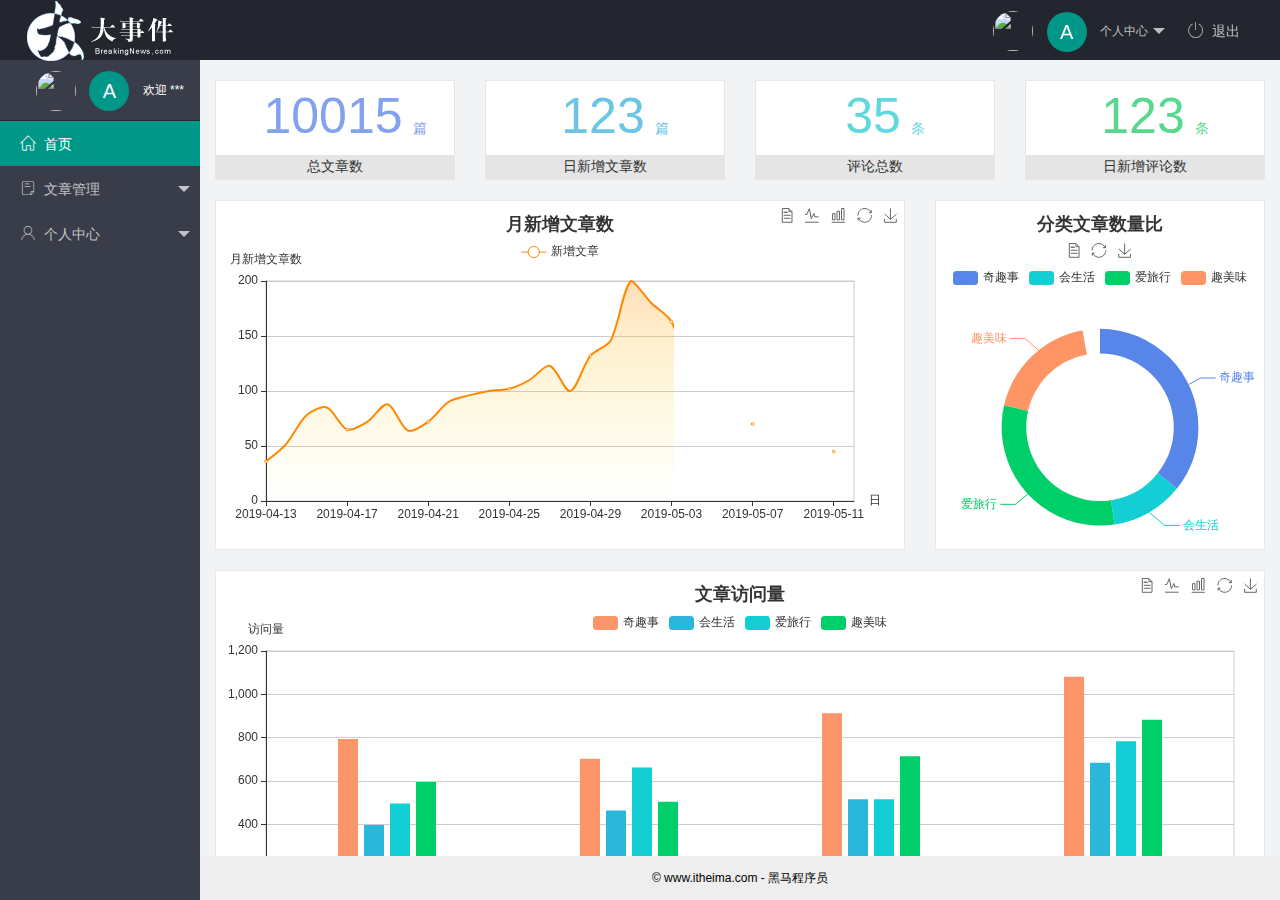
==== commit cd72aef3: "完成个人中心功能开发" ====
--- a/index.html
+++ b/index.html
@@ -26,9 +26,9 @@
               个人中心
             </a>
             <dl class="layui-nav-child">
-              <dd><a href="">基本资料</a></dd>
-              <dd><a href="">更换头像</a></dd>
-              <dd><a href="">重置密码</a></dd>
+              <dd><a href="/user/user_info.html" target="fm">基本资料</a></dd>
+              <dd><a href="/user/user_avatar.html" target="fm">更换头像</a></dd>
+              <dd><a href="/user/user_pwd.html" target="fm">重置密码</a></dd>
             </dl>
           </li>
           <li class="layui-nav-item">
@@ -67,13 +67,13 @@
               <a href="javascript:;"><span class="iconfont icon-user"></span>个人中心</a>
               <dl class="layui-nav-child">
                 <dd>
-                  <a href="javascript:;"><i class="layui-icon layui-icon-app"></i>基本资料</a>
+                  <a href="/user/user_info.html" target="fm"><i class="layui-icon layui-icon-app"></i>基本资料</a>
                 </dd>
                 <dd>
-                  <a href="javascript:;"><i class="layui-icon layui-icon-app"></i>更换头像</a>
+                  <a href="/user/user_avatar.html" target="fm"><i class="layui-icon layui-icon-app"></i>更换头像</a>
                 </dd>
                 <dd>
-                  <a href="javascript:;"><i class="layui-icon layui-icon-app"></i>重置密码</a>
+                  <a href="/user/user_pwd.html" target="fm"><i class="layui-icon layui-icon-app"></i>重置密码</a>
                 </dd>
               </dl>
             </li>
--- a/assets/css/index.css
+++ b/assets/css/index.css
@@ -30,29 +30,29 @@
     line-height: 60px;
     text-align: center;
     font-size: 12px;
-    user-select: none;
-  }
+    user-select: none; /* 不可选中 */
+}
   
-  .layui-side-scroll .userinfo {
-    border-bottom: 1px solid #282b33;
-  }
+.layui-side-scroll .userinfo {
+  border-bottom: 1px solid #282b33;
+}
   
-  .layui-nav-img {
-    width: 40px;
-    height: 40px;
-  }
+.layui-nav-img {
+  width: 40px;
+  height: 40px;
+}
   
-  .text-avatar {
-    display: inline-block;
-    width: 40px;
-    height: 40px;
-    background-color: #009688;
-    border-radius: 50%;
-    line-height: 40px;
-    text-align: center;
-    font-size: 20px;
-    color: #fff;
-    position: relative;
-    top: 4px;
-    margin-right: 10px;
-  }+.text-avatar {
+  display: inline-block;
+  width: 40px;
+  height: 40px;
+  background-color: #009688;
+  border-radius: 50%;
+  line-height: 40px;
+  text-align: center;
+  font-size: 20px;
+  color: #fff;
+  position: relative;
+  top: 4px;
+  margin-right: 10px;
+}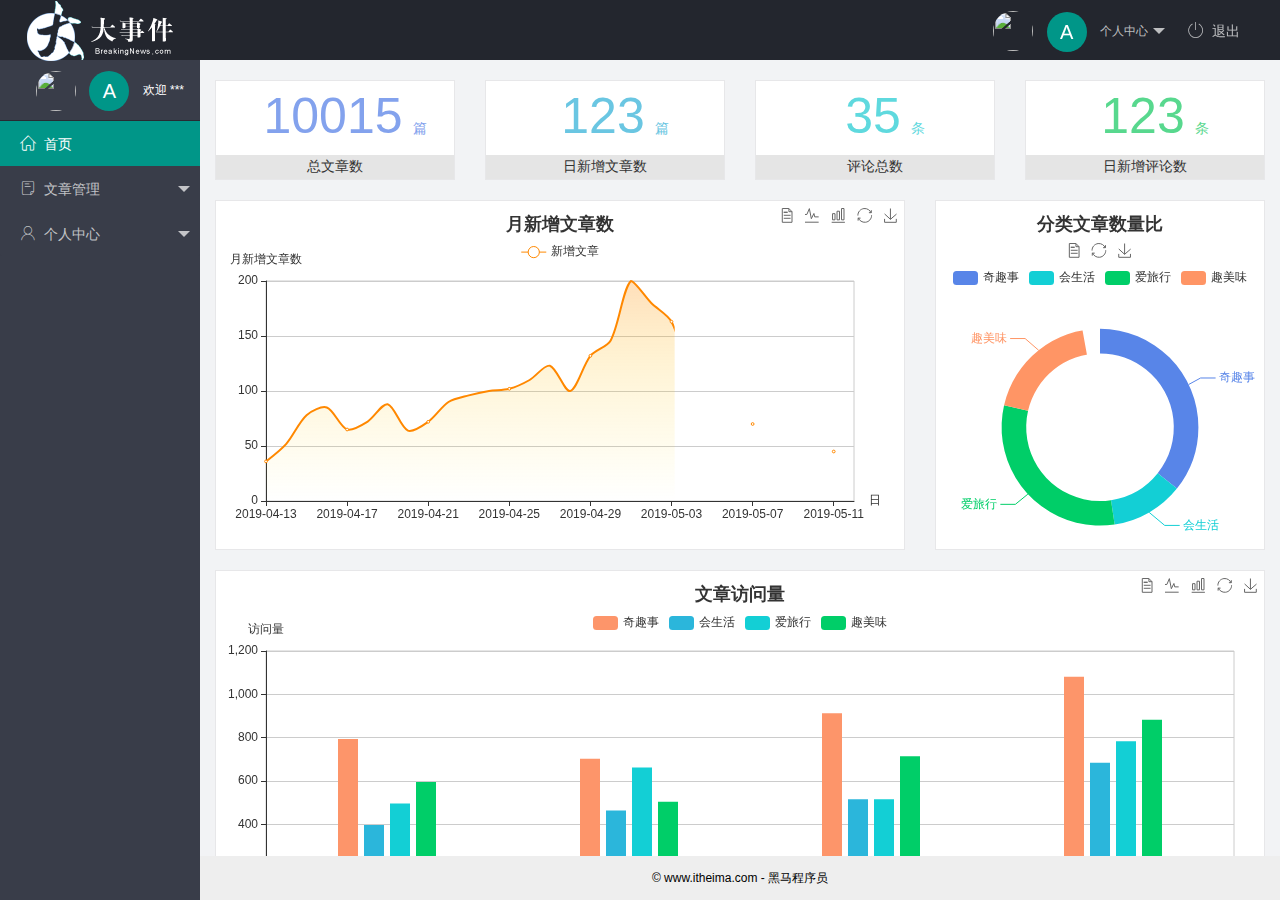
==== commit 2f6fc584: "完成文章管理相关功能的开发" ====
--- a/index.html
+++ b/index.html
@@ -53,13 +53,13 @@
               <a class="" href="javascript:;"><span class="iconfont icon-16"></span>文章管理</a>
               <dl class="layui-nav-child">
                 <dd>
-                  <a href="javascript:;"><i class="layui-icon layui-icon-app"></i>文章类别</a>
+                  <a href="/acticle/art_cate.html" target="fm"><i class="layui-icon layui-icon-app"></i>文章类别</a>
                 </dd>
                 <dd>
-                  <a href="javascript:;"><i class="layui-icon layui-icon-app"></i>文章列表</a>
+                  <a href="/acticle/art_list.html" target="fm"><i class="layui-icon layui-icon-app"></i>文章列表</a>
                 </dd>
                 <dd>
-                  <a href="javascript:;"><i class="layui-icon layui-icon-app"></i>发布文章</a>
+                  <a href="/acticle/art_pub.html" target="fm"><i class="layui-icon layui-icon-app"></i>发布文章</a>
                 </dd>
               </dl>
             </li>
